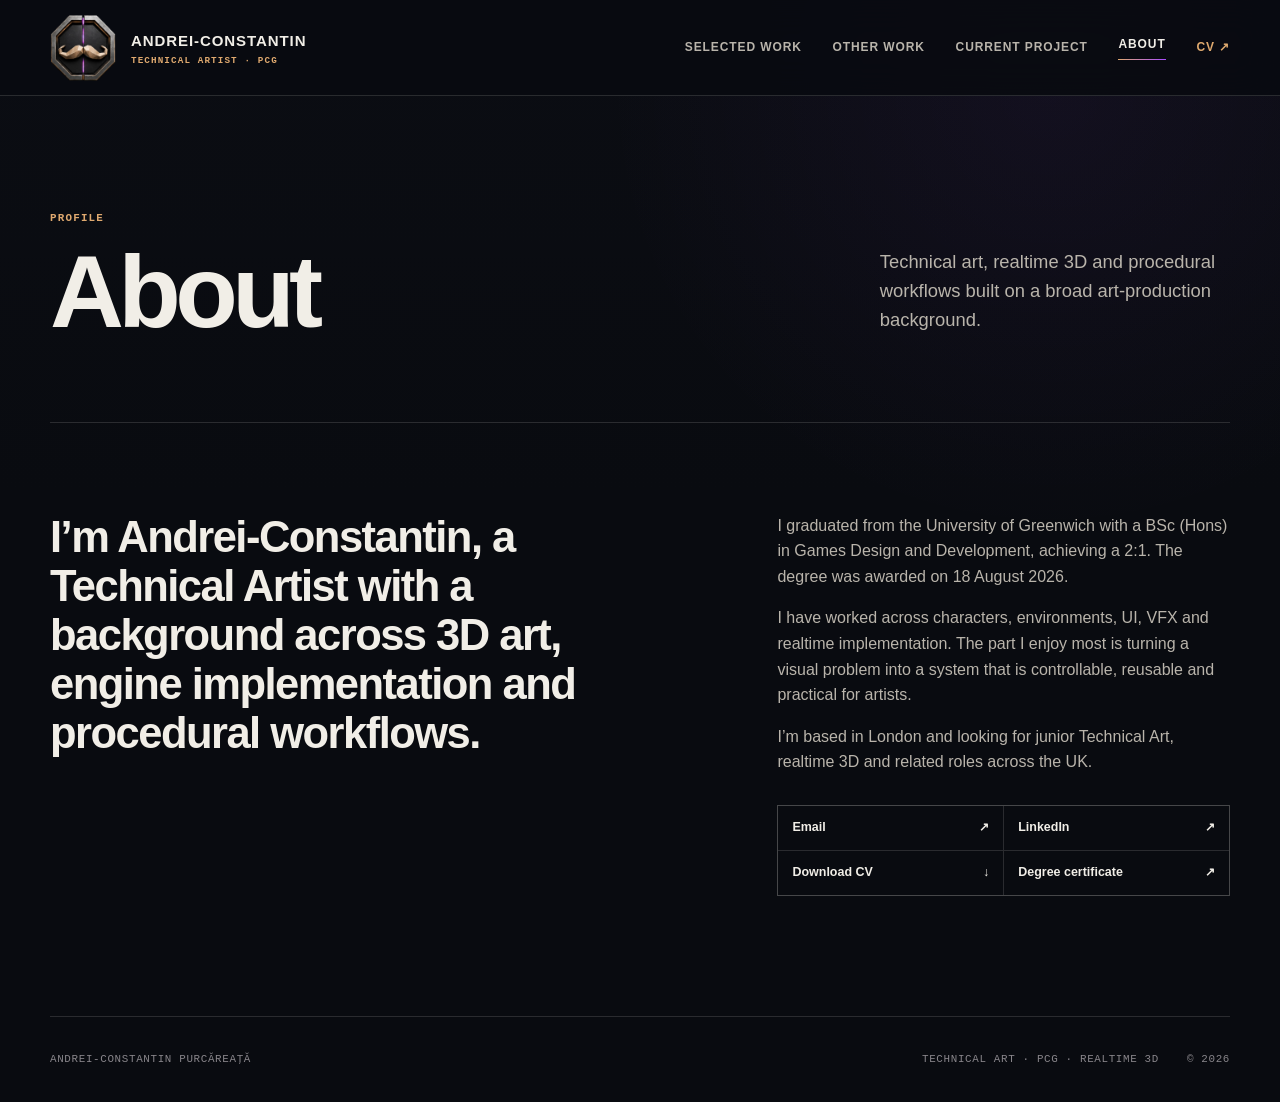
==== about/index.html @ c3da3ec8 "some more polish, cv update and degree" ====
<!doctype html>
<html lang="en">
  <head>
    <meta charset="utf-8" />
    <meta name="viewport" content="width=device-width, initial-scale=1" />
    <meta name="theme-color" content="#090b10" />
    <meta name="description" content="About technical artist Andrei-Constantin Purcăreață." />
    <title>About — Andrei-Constantin Purcăreață</title>
    <link rel="stylesheet" href="../styles.css?v=10" />
    <script src="../site.js?v=10" defer></script>
  </head>
  <body>
    <a class="skip-link" href="#about">Skip to profile</a>

    <header class="site-header">
      <a class="brand" href="../" aria-label="Return to Andrei-Constantin Purcăreață portfolio">
        <span class="brand-mark" aria-hidden="true"><img src="../assets/brand/logo-transparent.webp" alt="" /></span>
        <span class="brand-copy">
          <span class="brand-name">Andrei-Constantin</span>
          <span class="brand-role">Technical Artist · PCG</span>
        </span>
      </a>

      <button class="menu-toggle" type="button" aria-expanded="false" aria-controls="site-nav">
        <span>Menu</span>
      </button>

      <nav class="site-nav" id="site-nav" aria-label="Primary navigation">
        <a href="../#selected-work">Selected work</a>
        <a href="../other-work/">Other work</a>
        <a href="../devlogs/">Current project</a>
        <a href="./" aria-current="page">About</a>
        <a class="nav-cv" href="../assets/files/Andrei-Purcareata-CV.pdf">CV <span aria-hidden="true">↗</span></a>
      </nav>
    </header>

    <main id="about" class="inner-page">
      <section class="page-intro shell" aria-labelledby="about-title">
        <p class="technical-label">Profile</p>
        <div class="page-intro-grid">
          <h1 id="about-title">About</h1>
          <p>Technical art, realtime 3D and procedural workflows built on a broad art-production background.</p>
        </div>
      </section>

      <section class="section shell about page-about" aria-label="About Andrei-Constantin">
        <div class="about-grid">
          <p class="about-lead">I’m Andrei-Constantin, a Technical Artist with a background across 3D art, engine implementation and procedural workflows.</p>
          <div class="about-copy">
            <p>I graduated from the University of Greenwich with a BSc (Hons) in Games Design and Development, achieving a 2:1. The degree was awarded on 18 August 2026.</p>
            <p>I have worked across characters, environments, UI, VFX and realtime implementation. The part I enjoy most is turning a visual problem into a system that is controllable, reusable and practical for artists.</p>
            <p>I’m based in London and looking for junior Technical Art, realtime 3D and related roles across the UK.</p>
            <div class="about-links">
              <a href="mailto:andreipurcareata@gmail.com">Email <span aria-hidden="true">↗</span></a>
              <a href="https://www.linkedin.com/in/andreicns">LinkedIn <span aria-hidden="true">↗</span></a>
              <a href="../assets/files/Andrei-Purcareata-CV.pdf">Download CV <span aria-hidden="true">↓</span></a>
              <a href="../assets/files/Andrei-Purcareata-Degree-Certificate.pdf" target="_blank" rel="noopener">Degree certificate <span aria-hidden="true">↗</span></a>
            </div>
          </div>
        </div>
      </section>
    </main>

    <footer class="site-footer shell">
      <span>Andrei-Constantin Purcăreață</span>
      <span>Technical Art · PCG · Realtime 3D</span>
      <span>© 2026</span>
    </footer>
  </body>
</html>
---- styles.css ----
:root {
  --ink: #090b10;
  --ink-raised: #0f1219;
  --ink-soft: #151923;
  --paper: #f1eee7;
  --paper-soft: #b9b4ab;
  --muted: #88858a;
  --line: rgba(241, 238, 231, 0.14);
  --line-strong: rgba(241, 238, 231, 0.28);
  --copper: #c28a56;
  --copper-bright: #dfa96f;
  --violet: #a84cff;
  --violet-glow: rgba(168, 76, 255, 0.28);
  --shell: min(1180px, calc(100vw - 40px));
  --display: "Bahnschrift", "Arial Narrow", "Segoe UI", sans-serif;
  --body: Inter, "Segoe UI", Arial, sans-serif;
}

* {
  box-sizing: border-box;
}

html {
  scroll-behavior: smooth;
  scroll-padding-top: 108px;
  background: var(--ink);
}

body {
  margin: 0;
  background:
    radial-gradient(circle at 82% 8%, rgba(168, 76, 255, 0.055), transparent 28rem),
    linear-gradient(180deg, #0b0d13 0%, var(--ink) 45%);
  color: var(--paper);
  font-family: var(--body);
  font-size: 16px;
  line-height: 1.6;
  text-rendering: optimizeLegibility;
}

body::before {
  position: fixed;
  inset: 0;
  z-index: -1;
  background-image:
    linear-gradient(rgba(255, 255, 255, 0.018) 1px, transparent 1px),
    linear-gradient(90deg, rgba(255, 255, 255, 0.018) 1px, transparent 1px);
  background-size: 52px 52px;
  content: "";
  mask-image: linear-gradient(to bottom, black, transparent 70%);
}

body.dialog-open {
  overflow: hidden;
}

body.lightbox-open {
  overflow: hidden;
}

a {
  color: inherit;
  text-decoration: none;
}

button,
a {
  -webkit-tap-highlight-color: transparent;
}

img {
  display: block;
  max-width: 100%;
}

button {
  color: inherit;
  font: inherit;
}

::selection {
  background: var(--violet);
  color: white;
}

:focus-visible {
  outline: 2px solid var(--violet);
  outline-offset: 4px;
}

.shell {
  width: var(--shell);
  margin-inline: auto;
}

.skip-link {
  position: fixed;
  top: 10px;
  left: 10px;
  z-index: 200;
  padding: 10px 14px;
  background: var(--paper);
  color: var(--ink);
  transform: translateY(-150%);
}

.skip-link:focus {
  transform: translateY(0);
}

.site-header {
  position: sticky;
  top: 0;
  z-index: 50;
  min-height: 96px;
  display: flex;
  align-items: center;
  justify-content: space-between;
  gap: 30px;
  padding-inline: max(20px, calc((100vw - 1180px) / 2));
  border-bottom: 1px solid var(--line);
  background: rgba(9, 11, 16, 0.88);
  backdrop-filter: blur(18px);
}

.brand {
  min-width: max-content;
  display: inline-flex;
  align-items: center;
  gap: 15px;
}

.brand-mark {
  position: relative;
  width: 66px;
  height: 66px;
  display: block;
  flex: 0 0 auto;
}

.brand-mark img {
  width: 100%;
  height: 100%;
  object-fit: contain;
}

.brand-copy {
  display: flex;
  flex-direction: column;
  gap: 3px;
}

.brand-name {
  font-family: var(--display);
  font-size: 0.94rem;
  font-weight: 750;
  letter-spacing: 0.06em;
  text-transform: uppercase;
}

.brand-role {
  color: var(--copper-bright);
  font-family: ui-monospace, SFMono-Regular, Consolas, monospace;
  font-size: 0.58rem;
  font-weight: 700;
  letter-spacing: 0.12em;
  line-height: 1;
  text-transform: uppercase;
}

.site-nav {
  display: flex;
  align-items: center;
  gap: clamp(15px, 2.4vw, 31px);
  color: var(--paper-soft);
  font-size: 0.75rem;
  font-weight: 700;
  letter-spacing: 0.075em;
  text-transform: uppercase;
}

.site-nav a {
  transition: color 160ms ease;
}

.site-nav a:hover {
  color: var(--paper);
}

.site-nav a[aria-current="page"] {
  color: var(--paper);
}

.site-nav a[aria-current="page"]::after {
  display: block;
  width: 100%;
  height: 1px;
  margin-top: 4px;
  background: linear-gradient(90deg, var(--copper-bright), var(--violet));
  content: "";
}

.site-nav .nav-cv {
  color: var(--copper-bright);
}

.menu-toggle {
  display: none;
  border: 0;
  background: transparent;
  font-size: 0.76rem;
  font-weight: 750;
  letter-spacing: 0.08em;
  text-transform: uppercase;
}

.intro {
  position: relative;
  min-height: 500px;
  display: flex;
  align-items: center;
  overflow: hidden;
  padding-block: 82px 66px;
  isolation: isolate;
}

.intro-copy {
  position: relative;
  z-index: 2;
  max-width: 920px;
}

.intro::after {
  position: absolute;
  z-index: 1;
  inset: 0 auto 0 0;
  width: 66%;
  background: linear-gradient(90deg, var(--ink) 0%, rgba(9, 11, 16, 0.88) 35%, rgba(9, 11, 16, 0.56) 68%, transparent 100%);
  content: "";
  pointer-events: none;
}

.technical-label {
  margin: 0;
  color: var(--copper-bright);
  font-family: ui-monospace, SFMono-Regular, Consolas, monospace;
  font-size: 0.68rem;
  font-weight: 700;
  letter-spacing: 0.11em;
  line-height: 1.4;
  text-transform: uppercase;
}

.intro .technical-label {
  display: flex;
  gap: 28px;
  margin-bottom: 20px;
  color: var(--muted);
}

h1,
h2,
h3,
p {
  margin-top: 0;
}

h1,
h2,
h3 {
  font-family: var(--display);
  line-height: 1.02;
}

.intro h1 {
  max-width: 950px;
  margin-bottom: 25px;
  font-size: clamp(2.65rem, 6.3vw, 6.15rem);
  font-weight: 720;
  letter-spacing: -0.052em;
}

.intro h1 em {
  color: var(--copper-bright);
  font-style: normal;
  font-weight: inherit;
}

.intro-summary {
  max-width: 650px;
  margin-bottom: 0;
  color: var(--paper-soft);
  font-size: clamp(1rem, 1.55vw, 1.2rem);
}

.intro-signal {
  position: absolute;
  z-index: 0;
  top: 50%;
  right: -34px;
  width: 740px;
  height: 460px;
  opacity: 0.78;
  transform: translateY(-50%);
  pointer-events: none;
  -webkit-mask-image: radial-gradient(ellipse 84% 78% at 68% 50%, #000 28%, rgba(0, 0, 0, 0.9) 56%, transparent 100%);
  mask-image: radial-gradient(ellipse 84% 78% at 68% 50%, #000 28%, rgba(0, 0, 0, 0.9) 56%, transparent 100%);
}

.inner-page {
  min-height: calc(100dvh - 172px);
}

.page-intro {
  padding-block: clamp(70px, 9vw, 125px) clamp(46px, 6vw, 78px);
  border-bottom: 1px solid var(--line);
}

.page-intro-grid {
  display: grid;
  grid-template-columns: minmax(0, 1.35fr) minmax(280px, 0.65fr);
  gap: clamp(38px, 8vw, 120px);
  align-items: end;
  margin-top: 14px;
}

.page-intro h1 {
  margin: 0;
  font-size: clamp(3.7rem, 8vw, 8.2rem);
  letter-spacing: -0.055em;
}

.page-intro-grid > p {
  max-width: 520px;
  margin: 0 0 10px;
  color: var(--paper-soft);
  font-size: clamp(1rem, 1.5vw, 1.15rem);
}

.page-work-list {
  padding-top: 58px;
}

.page-about {
  padding-top: clamp(54px, 7vw, 90px);
}

.page-about .about-grid {
  padding-left: 0;
}

.shader-graph {
  overflow: hidden;
  background:
    linear-gradient(rgba(255, 255, 255, 0.025) 1px, transparent 1px),
    linear-gradient(90deg, rgba(255, 255, 255, 0.025) 1px, transparent 1px),
    rgba(8, 10, 15, 0.18);
  background-size: 24px 24px;
}

.shader-links {
  position: absolute;
  inset: 0;
  width: 100%;
  height: 100%;
  overflow: visible;
  pointer-events: none;
}

.shader-link {
  fill: none;
  stroke-width: 2;
  vector-effect: non-scaling-stroke;
}

.shader-link-copper {
  stroke: rgba(223, 169, 111, 0.78);
}

.shader-link-violet {
  stroke: rgba(168, 76, 255, 0.7);
}

.shader-node {
  position: absolute;
  z-index: 1;
  width: 190px;
  overflow: visible;
  border: 1px solid rgba(241, 238, 231, 0.18);
  border-radius: 5px;
  background: rgba(20, 24, 32, 0.88);
  box-shadow: 0 12px 32px rgba(0, 0, 0, 0.34);
  color: var(--paper-soft);
  font-family: ui-monospace, SFMono-Regular, Consolas, monospace;
  font-size: 0.62rem;
  line-height: 1;
}

.shader-node-noise {
  top: 4px;
  left: 150px;
}

.shader-node-range {
  bottom: 4px;
  left: 230px;
}

.shader-node-output {
  top: 185px;
  right: 20px;
  width: 180px;
}

.shader-node-title {
  display: block;
  padding: 9px 11px;
  border-bottom: 1px solid rgba(241, 238, 231, 0.12);
  border-radius: 3px 3px 0 0;
  background: rgba(194, 138, 86, 0.2);
  color: var(--paper);
  font-weight: 800;
  letter-spacing: 0.025em;
}

.shader-node-title-output {
  background: rgba(168, 76, 255, 0.18);
}

.shader-node-row {
  position: relative;
  min-height: 30px;
  display: flex;
  align-items: center;
  justify-content: space-between;
  gap: 8px;
  padding: 7px 11px;
  border-bottom: 1px solid rgba(241, 238, 231, 0.055);
}

.shader-node-row:last-child {
  border-bottom: 0;
}

.shader-node-row b {
  color: var(--muted);
  font-weight: 600;
}

.shader-socket {
  position: absolute;
  top: 50%;
  width: 10px;
  height: 10px;
  border: 1.5px solid #8f929a;
  border-radius: 50%;
  background: var(--ink-raised);
  transform: translateY(-50%);
}

.socket-input {
  left: -6px;
}

.socket-output {
  right: -6px;
}

.socket-copper {
  border-color: var(--copper-bright);
  box-shadow: 0 0 8px rgba(223, 169, 111, 0.25);
}

.socket-violet {
  border-color: var(--violet);
  box-shadow: 0 0 8px var(--violet-glow);
}

.socket-grey {
  border-color: #a8abb2;
}

.section {
  padding-block: 90px;
}

.section-header {
  display: grid;
  grid-template-columns: 55px minmax(0, 1fr) minmax(280px, 0.65fr);
  gap: 24px;
  align-items: end;
  margin-bottom: 38px;
  padding-top: 20px;
  border-top: 1px solid var(--line);
}

.section-index {
  margin-bottom: 6px;
  color: var(--violet);
  font-family: ui-monospace, monospace;
  font-size: 0.75rem;
}

.section-header h2 {
  margin: 4px 0 0;
  font-size: clamp(2.3rem, 4.8vw, 5rem);
  letter-spacing: -0.045em;
}

.section-note {
  margin-bottom: 7px;
  color: var(--paper-soft);
  font-size: 0.93rem;
}

.selected-grid {
  display: grid;
  grid-template-columns: repeat(2, minmax(0, 1fr));
  gap: 18px;
}

.selected-card {
  position: relative;
  min-height: 330px;
  padding: 0;
  overflow: hidden;
  border: 1px solid var(--line);
  background: var(--ink-raised);
  cursor: pointer;
  text-align: left;
  isolation: isolate;
  clip-path: polygon(0 0, calc(100% - 18px) 0, 100% 18px, 100% 100%, 0 100%);
  transform: translateZ(0);
  transition:
    border-color 260ms ease,
    transform 420ms cubic-bezier(0.2, 0.75, 0.2, 1),
    box-shadow 420ms ease;
}

.selected-card::after {
  position: absolute;
  right: 0;
  bottom: 0;
  left: 0;
  z-index: 3;
  height: 2px;
  background: linear-gradient(90deg, transparent, var(--copper-bright), var(--violet), transparent);
  content: "";
  opacity: 0;
  transform: translateX(-35%);
  transition: opacity 260ms ease, transform 560ms cubic-bezier(0.2, 0.75, 0.2, 1);
}

.selected-card-featured {
  grid-column: 1 / -1;
  min-height: 560px;
}

.card-media,
.card-shade {
  position: absolute;
  inset: 0;
}

.card-media img,
.other-gallery img,
.zoomable-image img {
  width: 100%;
  height: 100%;
  object-fit: cover;
}

.card-media img {
  transition: transform 700ms cubic-bezier(0.16, 0.75, 0.22, 1), filter 420ms ease;
}

.card-shade {
  background: linear-gradient(180deg, rgba(7, 9, 13, 0.02) 28%, rgba(7, 9, 13, 0.94) 100%);
  transition: background 420ms ease;
}

.card-number {
  position: absolute;
  top: 18px;
  left: 18px;
  z-index: 2;
  padding: 5px 8px;
  border: 1px solid rgba(255, 255, 255, 0.2);
  background: rgba(7, 9, 13, 0.55);
  color: var(--paper);
  font-family: ui-monospace, monospace;
  font-size: 0.68rem;
  backdrop-filter: blur(8px);
}

.card-copy {
  position: absolute;
  right: 24px;
  bottom: 24px;
  left: 24px;
  z-index: 2;
  display: flex;
  flex-direction: column;
  align-items: flex-start;
  transition: transform 420ms cubic-bezier(0.2, 0.75, 0.2, 1);
}

.card-copy strong {
  margin-top: 8px;
  font-family: var(--display);
  font-size: clamp(1.65rem, 3.2vw, 3.5rem);
  line-height: 1;
  letter-spacing: -0.035em;
}

.selected-card-featured .card-copy strong {
  font-size: clamp(2.5rem, 5vw, 5.5rem);
}

.card-role {
  margin-top: 10px;
  color: var(--paper-soft);
  font-size: 0.84rem;
}

.card-open {
  position: absolute;
  right: 22px;
  top: 20px;
  z-index: 2;
  color: var(--paper);
  font-family: ui-monospace, monospace;
  font-size: 0.68rem;
  letter-spacing: 0.06em;
  opacity: 0;
  transform: translateY(-6px);
  transition: opacity 300ms ease, transform 420ms cubic-bezier(0.2, 0.75, 0.2, 1);
  text-transform: uppercase;
}

.selected-card:hover,
.selected-card:focus-visible {
  border-color: rgba(194, 138, 86, 0.72);
  box-shadow: 0 22px 60px rgba(0, 0, 0, 0.28);
  transform: translateY(-5px);
}

.selected-card:hover .card-media img,
.selected-card:focus-visible .card-media img {
  filter: saturate(1.08) contrast(1.03);
  transform: scale(1.045);
}

.selected-card:hover .card-shade,
.selected-card:focus-visible .card-shade {
  background: linear-gradient(180deg, rgba(7, 9, 13, 0.02) 18%, rgba(7, 9, 13, 0.96) 100%);
}

.selected-card:hover .card-copy,
.selected-card:focus-visible .card-copy {
  transform: translateY(-6px);
}

.selected-card:hover .card-open,
.selected-card:focus-visible .card-open {
  opacity: 1;
  transform: translateY(0);
}

.selected-card:hover::after,
.selected-card:focus-visible::after {
  opacity: 0.9;
  transform: translateX(0);
}

.pending-media {
  position: absolute;
  inset: 0;
  display: grid;
  place-items: center;
  overflow: hidden;
  background:
    radial-gradient(circle at 50% 50%, rgba(168, 76, 255, 0.16), transparent 27%),
    linear-gradient(135deg, #11151d, #090b10 60%);
}

.pending-media::before,
.pending-media::after {
  position: absolute;
  width: 70%;
  height: 1px;
  background: linear-gradient(90deg, transparent, rgba(194, 138, 86, 0.58), transparent);
  content: "";
}

.pending-media::before {
  transform: rotate(22deg);
}

.pending-media::after {
  transform: rotate(-22deg);
}

.pending-orbit {
  width: 125px;
  height: 125px;
  border: 1px solid rgba(168, 76, 255, 0.42);
  border-radius: 50%;
  box-shadow: 0 0 60px rgba(168, 76, 255, 0.08) inset;
}

.pending-media .technical-label {
  position: absolute;
  bottom: 42%;
  max-width: 230px;
  padding: 7px 10px;
  background: rgba(9, 11, 16, 0.72);
  color: var(--paper-soft);
  text-align: center;
}

.devlog-callout-wrap {
  padding-block: 24px 70px;
}

.devlog-callout {
  position: relative;
  min-height: 205px;
  display: grid;
  grid-template-columns: 1fr 1.25fr;
  align-items: stretch;
  overflow: hidden;
  border: 1px solid rgba(194, 138, 86, 0.45);
  background: var(--ink-raised);
  clip-path: polygon(0 0, calc(100% - 24px) 0, 100% 24px, 100% 100%, 0 100%);
  transition: border-color 180ms ease, transform 180ms ease;
}

.devlog-callout:hover {
  border-color: var(--violet);
  transform: translateY(-3px);
}

.devlog-visual {
  position: relative;
  overflow: hidden;
  background:
    radial-gradient(circle at 35% 40%, rgba(168, 76, 255, 0.13), transparent 25%),
    linear-gradient(150deg, #151b20, #0b0d13);
}

.terrain-line {
  position: absolute;
  right: -8%;
  left: -8%;
  height: 80px;
  border-top: 1px solid rgba(194, 138, 86, 0.72);
  border-radius: 50%;
  transform: rotate(-7deg);
}

.terrain-line-a {
  top: 42%;
}

.terrain-line-b {
  top: 56%;
  border-color: rgba(194, 138, 86, 0.4);
}

.terrain-line-c {
  top: 69%;
  border-color: rgba(168, 76, 255, 0.45);
}

.devlog-copy {
  display: flex;
  flex-direction: column;
  justify-content: center;
  align-items: flex-start;
  padding: 34px clamp(28px, 5vw, 68px);
}

.devlog-copy strong {
  margin: 10px 0 17px;
  font-family: var(--display);
  font-size: clamp(1.8rem, 3.4vw, 3.4rem);
  line-height: 1;
  letter-spacing: -0.035em;
}

.devlog-copy > span:last-child {
  color: var(--paper-soft);
  font-size: 0.84rem;
}

.devlog-copy b {
  color: var(--violet);
}

.section-header-compact {
  margin-bottom: 32px;
}

.other-grid {
  display: grid;
  grid-template-columns: 1fr;
  gap: 28px;
}

.other-card {
  display: grid;
  grid-template-columns: minmax(0, 1.55fr) minmax(300px, 0.45fr);
  min-height: 410px;
  border-top: 1px solid var(--line-strong);
  border-bottom: 1px solid var(--line);
  background: rgba(15, 18, 25, 0.52);
}

.other-gallery {
  min-height: 410px;
  display: grid;
  grid-template-columns: minmax(0, 1.35fr) minmax(140px, 0.65fr);
  grid-template-rows: repeat(2, minmax(0, 1fr));
  gap: 2px;
  overflow: hidden;
  background: var(--ink);
}

.other-gallery .zoomable-image:first-child {
  grid-row: 1 / -1;
}

.other-copy {
  display: flex;
  flex-direction: column;
  justify-content: center;
  padding: clamp(30px, 4vw, 58px);
}

.other-copy h3 {
  margin: 13px 0 20px;
  font-size: clamp(2rem, 3.4vw, 3.5rem);
  letter-spacing: -0.02em;
}

.other-copy > p:last-child {
  margin-bottom: 0;
  color: var(--paper-soft);
  font-size: 1rem;
}

.zoomable-image {
  position: relative;
  min-width: 0;
  min-height: 0;
  display: block;
  padding: 0;
  overflow: hidden;
  border: 0;
  background: var(--ink-soft);
  cursor: zoom-in;
}

.zoomable-image img {
  transition: filter 280ms ease, transform 480ms cubic-bezier(0.18, 0.8, 0.2, 1);
}

.zoomable-image:hover img,
.zoomable-image:focus-visible img {
  filter: brightness(1.06) saturate(1.04);
  transform: scale(1.018);
}

.zoom-hint {
  position: absolute;
  right: 12px;
  bottom: 12px;
  padding: 6px 8px;
  border: 1px solid rgba(255, 255, 255, 0.2);
  background: rgba(7, 9, 13, 0.72);
  color: var(--paper);
  font-family: ui-monospace, monospace;
  font-size: 0.62rem;
  font-weight: 700;
  letter-spacing: 0.07em;
  display: inline-flex;
  align-items: center;
  gap: 6px;
  opacity: 0.84;
  transform: translateY(0);
  transition: opacity 220ms ease, transform 280ms ease, border-color 220ms ease;
  text-transform: uppercase;
  backdrop-filter: blur(8px);
}

.zoom-hint svg {
  width: 17px;
  height: 17px;
  fill: none;
  stroke: currentColor;
  stroke-linecap: round;
  stroke-linejoin: round;
  stroke-width: 1.7;
}

.zoomable-image:hover .zoom-hint,
.zoomable-image:focus-visible .zoom-hint {
  opacity: 1;
  border-color: var(--copper-bright);
  transform: scale(1.04);
}

.about {
  padding-bottom: 120px;
}

.about-grid {
  display: grid;
  grid-template-columns: minmax(0, 1.15fr) minmax(300px, 0.85fr);
  gap: clamp(50px, 9vw, 130px);
  padding-left: 79px;
}

.about-lead {
  margin-bottom: 0;
  font-family: var(--display);
  font-size: clamp(1.9rem, 3.4vw, 3.5rem);
  font-weight: 680;
  letter-spacing: -0.035em;
  line-height: 1.13;
}

.about-copy {
  color: var(--paper-soft);
}

.about-links {
  display: grid;
  grid-template-columns: repeat(2, minmax(0, 1fr));
  gap: 1px;
  margin-top: 30px;
  background: var(--line);
  border: 1px solid var(--line);
}

.about-links a {
  display: flex;
  justify-content: space-between;
  gap: 12px;
  padding: 12px 14px;
  background: var(--ink);
  color: var(--paper);
  font-size: 0.78rem;
  font-weight: 700;
}

.about-links a:hover {
  color: var(--violet);
}

.site-footer {
  min-height: 86px;
  display: grid;
  grid-template-columns: 1fr auto auto;
  align-items: center;
  gap: 28px;
  border-top: 1px solid var(--line);
  color: var(--muted);
  font-family: ui-monospace, monospace;
  font-size: 0.68rem;
  letter-spacing: 0.06em;
  text-transform: uppercase;
}

.project-dialog {
  width: 100vw;
  max-width: none;
  height: 100dvh;
  max-height: none;
  margin: 0;
  padding: 0;
  border: 0;
  background: rgba(9, 11, 16, 0.78);
  color: var(--paper);
  -webkit-backdrop-filter: blur(14px) saturate(0.82);
  backdrop-filter: blur(14px) saturate(0.82);
  opacity: 0;
  transform: translateY(22px) scale(0.992);
  transition:
    opacity 280ms ease,
    transform 420ms cubic-bezier(0.18, 0.8, 0.2, 1);
}

.project-dialog::backdrop {
  background: rgba(3, 4, 6, 0.28);
  -webkit-backdrop-filter: blur(2px);
  backdrop-filter: blur(2px);
  opacity: 0;
  transition: opacity 320ms ease;
}

.project-dialog.is-visible {
  opacity: 1;
  transform: translateY(0) scale(1);
}

.project-dialog.is-visible::backdrop {
  opacity: 1;
}

.dialog-scroll {
  height: 100%;
  overflow-y: auto;
  background: linear-gradient(180deg, rgba(9, 11, 16, 0.08), rgba(9, 11, 16, 0.58));
}

.dialog-close {
  position: fixed;
  top: 17px;
  right: 22px;
  z-index: 5;
  display: inline-flex;
  align-items: center;
  gap: 9px;
  padding: 8px 11px;
  border: 1px solid var(--line-strong);
  background: rgba(9, 11, 16, 0.8);
  color: var(--paper);
  font-size: 0.72rem;
  font-weight: 700;
  letter-spacing: 0.08em;
  text-transform: uppercase;
  backdrop-filter: blur(12px);
  cursor: pointer;
}

.dialog-close span {
  color: var(--violet);
  font-size: 1.3rem;
  line-height: 1;
}

.dialog-hero {
  position: relative;
  min-height: min(70vh, 720px);
  background: var(--ink-soft);
  opacity: 0.82;
  transform: scale(1.018);
  transition: opacity 360ms ease, transform 480ms cubic-bezier(0.18, 0.8, 0.2, 1);
}

.dialog-hero > .zoomable-image {
  position: absolute;
  inset: 0;
  width: 100%;
  height: 100%;
}

.project-dialog.is-visible .dialog-hero {
  opacity: 1;
  transform: scale(1);
}

.dialog-hero::after {
  position: absolute;
  inset: auto 0 0;
  height: 45%;
  background: linear-gradient(transparent, var(--ink));
  content: "";
  pointer-events: none;
}

.dialog-content {
  padding-block: 60px 110px;
  opacity: 0;
  transform: translateY(18px);
  transition: opacity 360ms ease, transform 480ms cubic-bezier(0.18, 0.8, 0.2, 1);
}

.project-dialog.is-visible .dialog-content {
  opacity: 1;
  transform: translateY(0);
}

.dialog-content h2 {
  max-width: 900px;
  margin: 12px 0 22px;
  font-size: clamp(3rem, 7vw, 7rem);
  letter-spacing: -0.052em;
}

.dialog-summary {
  max-width: 800px;
  color: var(--paper-soft);
  font-size: clamp(1.05rem, 1.7vw, 1.28rem);
}

.dialog-meta {
  display: grid;
  grid-template-columns: repeat(3, minmax(0, 1fr));
  margin-block: 44px;
  border-top: 1px solid var(--line);
  border-bottom: 1px solid var(--line);
}

.dialog-meta div {
  padding: 22px 22px 22px 0;
}

.dialog-meta div + div {
  padding-left: 22px;
  border-left: 1px solid var(--line);
}

.dialog-meta dt {
  margin-bottom: 6px;
  color: var(--muted);
  font-family: ui-monospace, monospace;
  font-size: 0.66rem;
  letter-spacing: 0.08em;
  text-transform: uppercase;
}

.dialog-meta dd {
  margin: 0;
  font-size: 0.88rem;
  font-weight: 650;
}

.dialog-placeholder {
  max-width: 780px;
  padding: 26px;
  border-left: 2px solid var(--copper);
  background: var(--ink-raised);
}

.dialog-placeholder p:last-child {
  margin: 8px 0 0;
  color: var(--paper-soft);
}

.image-lightbox {
  width: 100vw;
  max-width: none;
  height: 100dvh;
  max-height: none;
  margin: 0;
  padding: 0;
  border: 0;
  background: rgba(4, 5, 8, 0.94);
  color: var(--paper);
  opacity: 0;
  transform: scale(0.985);
  transition: opacity 220ms ease, transform 260ms cubic-bezier(0.18, 0.8, 0.2, 1);
}

.image-lightbox::backdrop {
  background: rgba(0, 0, 0, 0.74);
  backdrop-filter: blur(10px);
}

.image-lightbox.is-visible {
  opacity: 1;
  transform: scale(1);
}

.lightbox-figure {
  width: 100%;
  height: 100%;
  display: grid;
  grid-template-rows: minmax(0, 1fr) auto;
  place-items: center;
  gap: 14px;
  margin: 0;
  padding: 72px 24px 24px;
  pointer-events: none;
}

.lightbox-figure img {
  max-width: 100%;
  max-height: 100%;
  object-fit: contain;
}

.lightbox-figure figcaption {
  color: var(--paper-soft);
  font-family: ui-monospace, monospace;
  font-size: 0.7rem;
  letter-spacing: 0.07em;
  text-align: center;
  text-transform: uppercase;
}

.lightbox-close {
  position: fixed;
  top: 17px;
  right: 22px;
  z-index: 2;
  display: inline-flex;
  align-items: center;
  gap: 9px;
  padding: 8px 11px;
  border: 1px solid var(--line-strong);
  background: rgba(9, 11, 16, 0.82);
  color: var(--paper);
  font-size: 0.72rem;
  font-weight: 700;
  letter-spacing: 0.08em;
  text-transform: uppercase;
  cursor: pointer;
}

.lightbox-close span {
  color: var(--violet);
  font-size: 1.3rem;
  line-height: 1;
}

.devlog-empty {
  max-width: 820px;
  margin-left: 79px;
  padding: clamp(28px, 5vw, 58px);
  border: 1px solid var(--line);
  border-left: 2px solid var(--copper);
  background:
    radial-gradient(circle at 86% 20%, rgba(168, 76, 255, 0.1), transparent 18rem),
    var(--ink-raised);
}

.devlog-empty h3 {
  max-width: 680px;
  margin: 14px 0 18px;
  font-size: clamp(1.8rem, 4vw, 3.7rem);
  letter-spacing: -0.035em;
}

.devlog-empty > p:last-child {
  max-width: 650px;
  margin-bottom: 0;
  color: var(--paper-soft);
}

@media (max-width: 1100px) {
  .intro-signal {
    right: -76px;
    opacity: 0.68;
    transform: translateY(-50%) scale(0.84);
    transform-origin: right center;
  }
}

@media (max-width: 860px) {
  .site-header {
    min-height: 82px;
  }

  .brand-mark {
    width: 56px;
    height: 56px;
  }

  .menu-toggle {
    display: block;
  }

  .site-nav {
    position: absolute;
    top: 81px;
    right: 0;
    left: 0;
    display: none;
    flex-direction: column;
    align-items: stretch;
    gap: 0;
    padding: 10px 20px 20px;
    border-bottom: 1px solid var(--line);
    background: rgba(9, 11, 16, 0.98);
  }

  .site-nav-open {
    display: flex;
  }

  .site-nav a {
    padding: 13px 0;
    border-bottom: 1px solid var(--line);
  }

  .site-nav a[aria-current="page"]::after {
    display: none;
  }

  .intro {
    min-height: 350px;
    padding-block: 58px 35px;
  }

  .intro-signal,
  .intro::after {
    display: none;
  }

  .section {
    padding-block: 65px;
  }

  .section-header {
    grid-template-columns: 38px 1fr;
  }

  .section-note {
    grid-column: 2;
  }

  .page-intro-grid {
    grid-template-columns: 1fr;
    gap: 22px;
  }

  .page-intro-grid > p {
    margin-bottom: 0;
  }

  .selected-card,
  .selected-card-featured {
    min-height: 390px;
  }

  .other-grid {
    grid-template-columns: 1fr;
  }

  .other-card {
    grid-template-columns: 1fr;
  }

  .other-gallery {
    min-height: 430px;
  }

  .about-grid {
    grid-template-columns: 1fr;
    gap: 35px;
    padding-left: 62px;
  }

  .devlog-empty {
    margin-left: 62px;
  }
}

@media (max-width: 620px) {
  :root {
    --shell: min(100% - 28px, 1180px);
  }

  .brand-name {
    font-size: 0.76rem;
    letter-spacing: 0.035em;
  }

  .brand-role {
    font-size: 0.52rem;
  }

  .intro {
    min-height: 330px;
  }

  .intro .technical-label {
    justify-content: space-between;
    gap: 10px;
  }

  .intro h1 {
    font-size: clamp(2.65rem, 13vw, 4.2rem);
  }

  .section-header {
    grid-template-columns: 28px 1fr;
    gap: 12px;
  }

  .section-note {
    grid-column: 1 / -1;
    margin-top: 4px;
  }

  .selected-grid {
    grid-template-columns: repeat(2, minmax(0, 1fr));
    gap: 10px;
  }

  .selected-card-featured {
    grid-column: 1 / -1;
  }

  .selected-card {
    min-height: 250px;
  }

  .selected-card-featured {
    min-height: 350px;
  }

  .selected-card:not(.selected-card-featured) .card-copy {
    right: 10px;
    bottom: 14px;
    left: 10px;
  }

  .selected-card:not(.selected-card-featured) .card-copy strong {
    margin-top: 6px;
    font-size: clamp(1.05rem, 4.7vw, 1.45rem);
    line-height: 0.98;
    letter-spacing: -0.045em;
  }

  .selected-card:not(.selected-card-featured) .technical-label {
    font-size: 0.52rem;
    letter-spacing: 0.07em;
  }

  .selected-card:not(.selected-card-featured) .card-role {
    display: none;
  }

  .selected-card:not(.selected-card-featured) .card-number {
    top: 10px;
    left: 10px;
    padding: 4px 6px;
  }

  .selected-card-featured .card-copy strong {
    font-size: clamp(2.2rem, 11vw, 3.4rem);
  }

  .card-open {
    display: none;
  }

  .devlog-callout {
    min-height: 200px;
    grid-template-columns: 1fr;
    grid-template-rows: 1fr;
  }

  .devlog-visual,
  .devlog-copy {
    grid-row: 1;
    grid-column: 1;
  }

  .devlog-visual {
    min-height: 200px;
  }

  .devlog-copy {
    position: relative;
    z-index: 1;
    padding: 24px 22px;
    background: linear-gradient(90deg, rgba(9, 11, 16, 0.92), rgba(9, 11, 16, 0.54));
  }

  .devlog-copy strong {
    margin-block: 8px 12px;
    font-size: clamp(1.65rem, 8vw, 2.2rem);
  }

  .other-gallery {
    min-height: 330px;
    grid-template-columns: minmax(0, 1.3fr) minmax(90px, 0.7fr);
  }

  .zoom-hint {
    padding: 7px;
  }

  .zoom-hint > span {
    display: none;
  }

  .about-grid {
    padding-left: 0;
  }

  .devlog-empty {
    margin-left: 0;
  }

  .about-links {
    grid-template-columns: 1fr;
  }

  .page-intro {
    padding-block: 54px 38px;
  }

  .page-intro h1 {
    font-size: clamp(3.5rem, 18vw, 5.4rem);
  }

  .site-footer {
    grid-template-columns: 1fr;
    gap: 5px;
    padding-block: 25px;
  }

  .dialog-hero {
    min-height: 48vh;
  }

  .dialog-content {
    padding-block: 38px 80px;
  }

  .dialog-content h2 {
    font-size: clamp(2.7rem, 15vw, 4.5rem);
  }

  .dialog-meta {
    grid-template-columns: 1fr;
  }

  .dialog-meta div,
  .dialog-meta div + div {
    padding: 16px 0;
    border-left: 0;
  }

  .dialog-meta div + div {
    border-top: 1px solid var(--line);
  }
}

@media (max-width: 390px) {
  .brand-role {
    display: none;
  }

  .brand-name {
    max-width: 150px;
    line-height: 1.15;
  }
}

@media (prefers-reduced-motion: reduce) {
  html {
    scroll-behavior: auto;
  }

  *,
  *::before,
  *::after {
    scroll-behavior: auto !important;
    transition-duration: 0.01ms !important;
    animation-duration: 0.01ms !important;
    animation-iteration-count: 1 !important;
  }
}
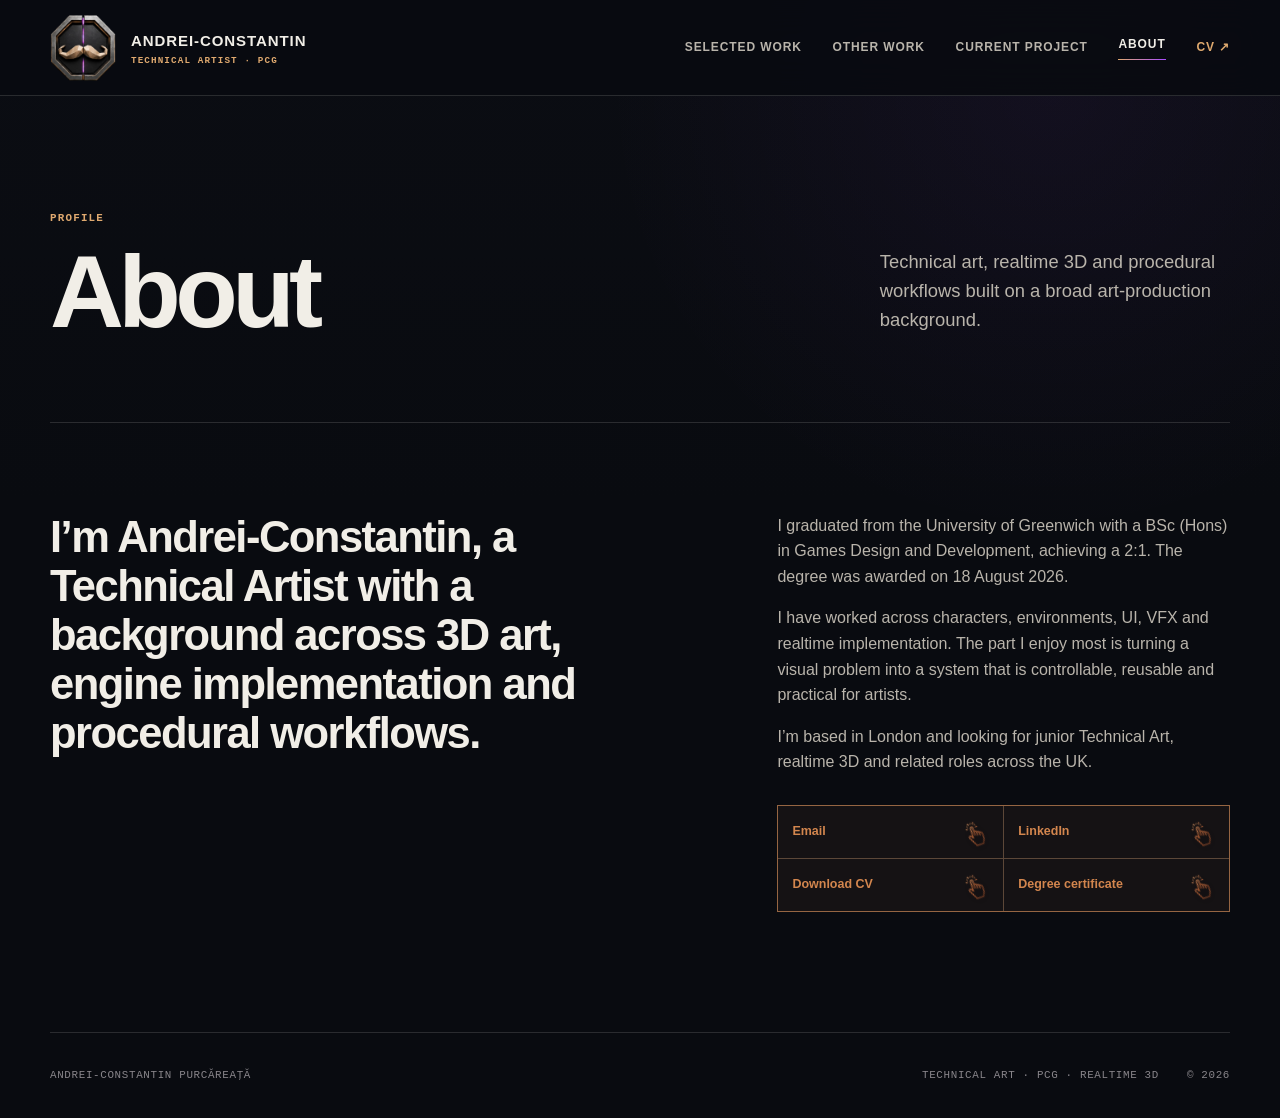
==== commit b9a98c77: "main and about complete" ====
--- a/about/index.html
+++ b/about/index.html
@@ -6,7 +6,7 @@
     <meta name="theme-color" content="#090b10" />
     <meta name="description" content="About technical artist Andrei-Constantin Purcăreață." />
     <title>About — Andrei-Constantin Purcăreață</title>
-    <link rel="stylesheet" href="../styles.css?v=10" />
+    <link rel="stylesheet" href="../styles.css?v=11" />
     <script src="../site.js?v=10" defer></script>
   </head>
   <body>
@@ -51,10 +51,10 @@
             <p>I have worked across characters, environments, UI, VFX and realtime implementation. The part I enjoy most is turning a visual problem into a system that is controllable, reusable and practical for artists.</p>
             <p>I’m based in London and looking for junior Technical Art, realtime 3D and related roles across the UK.</p>
             <div class="about-links">
-              <a href="mailto:andreipurcareata@gmail.com">Email <span aria-hidden="true">↗</span></a>
-              <a href="https://www.linkedin.com/in/andreicns">LinkedIn <span aria-hidden="true">↗</span></a>
-              <a href="../assets/files/Andrei-Purcareata-CV.pdf">Download CV <span aria-hidden="true">↓</span></a>
-              <a href="../assets/files/Andrei-Purcareata-Degree-Certificate.pdf" target="_blank" rel="noopener">Degree certificate <span aria-hidden="true">↗</span></a>
+              <a href="mailto:andreipurcareata@gmail.com">Email <img class="about-link-icon" src="../assets/ui/click-hand-copper.png" alt="" aria-hidden="true" /></a>
+              <a href="https://www.linkedin.com/in/andreicns">LinkedIn <img class="about-link-icon" src="../assets/ui/click-hand-copper.png" alt="" aria-hidden="true" /></a>
+              <a href="../assets/files/Andrei-Purcareata-CV.pdf">Download CV <img class="about-link-icon" src="../assets/ui/click-hand-copper.png" alt="" aria-hidden="true" /></a>
+              <a href="../assets/files/Andrei-Purcareata-Degree-Certificate.pdf" target="_blank" rel="noopener">Degree certificate <img class="about-link-icon" src="../assets/ui/click-hand-copper.png" alt="" aria-hidden="true" /></a>
             </div>
           </div>
         </div>
--- a/styles.css
+++ b/styles.css
@@ -9,6 +9,8 @@
   --line-strong: rgba(241, 238, 231, 0.28);
   --copper: #c28a56;
   --copper-bright: #dfa96f;
+  --action-copper: #d3864e;
+  --action-copper-bright: #e2a16f;
   --violet: #a84cff;
   --violet-glow: rgba(168, 76, 255, 0.28);
   --shell: min(1180px, calc(100vw - 40px));
@@ -877,9 +879,9 @@
   right: 12px;
   bottom: 12px;
   padding: 6px 8px;
-  border: 1px solid rgba(255, 255, 255, 0.2);
-  background: rgba(7, 9, 13, 0.72);
-  color: var(--paper);
+  border: 1px solid color-mix(in srgb, var(--action-copper) 55%, transparent);
+  background: rgba(7, 9, 13, 0.78);
+  color: var(--action-copper);
   font-family: ui-monospace, monospace;
   font-size: 0.62rem;
   font-weight: 700;
@@ -907,7 +909,9 @@
 .zoomable-image:hover .zoom-hint,
 .zoomable-image:focus-visible .zoom-hint {
   opacity: 1;
-  border-color: var(--copper-bright);
+  border-color: var(--action-copper);
+  color: #e2a16f;
+  box-shadow: 0 0 0 1px color-mix(in srgb, var(--action-copper) 12%, transparent), 0 0 14px color-mix(in srgb, var(--action-copper) 14%, transparent);
   transform: scale(1.04);
 }
 
@@ -940,23 +944,46 @@
   grid-template-columns: repeat(2, minmax(0, 1fr));
   gap: 1px;
   margin-top: 30px;
-  background: var(--line);
-  border: 1px solid var(--line);
+  background: color-mix(in srgb, var(--action-copper) 30%, var(--line));
+  border: 1px solid color-mix(in srgb, var(--action-copper) 48%, transparent);
 }
 
 .about-links a {
+  min-height: 52px;
   display: flex;
+  align-items: center;
   justify-content: space-between;
-  gap: 12px;
-  padding: 12px 14px;
-  background: var(--ink);
-  color: var(--paper);
+  gap: 14px;
+  padding: 10px 12px 10px 14px;
+  background: color-mix(in srgb, var(--ink) 94%, var(--action-copper));
+  color: var(--action-copper);
   font-size: 0.78rem;
   font-weight: 700;
-}
-
-.about-links a:hover {
-  color: var(--violet);
+  transition: color 220ms ease, background 220ms ease, box-shadow 220ms ease;
+}
+
+.about-link-icon {
+  width: 29px;
+  height: 29px;
+  flex: 0 0 29px;
+  object-fit: contain;
+  transform: rotate(-28deg);
+  transform-origin: 58% 62%;
+  filter: drop-shadow(0 2px 4px rgba(0, 0, 0, 0.5));
+  transition: transform 240ms cubic-bezier(.2,.75,.2,1), filter 240ms ease;
+}
+
+.about-links a:hover,
+.about-links a:focus-visible {
+  color: var(--action-copper-bright);
+  background: color-mix(in srgb, var(--ink) 88%, var(--action-copper));
+  box-shadow: inset 0 0 0 1px color-mix(in srgb, var(--action-copper) 42%, transparent), 0 0 16px color-mix(in srgb, var(--action-copper) 10%, transparent);
+}
+
+.about-links a:hover .about-link-icon,
+.about-links a:focus-visible .about-link-icon {
+  transform: translate(-2px, -1px) scale(1.08) rotate(-23deg);
+  filter: drop-shadow(0 0 7px rgba(211, 134, 78, 0.38)) drop-shadow(0 2px 4px rgba(0, 0, 0, 0.45));
 }
 
 .site-footer {
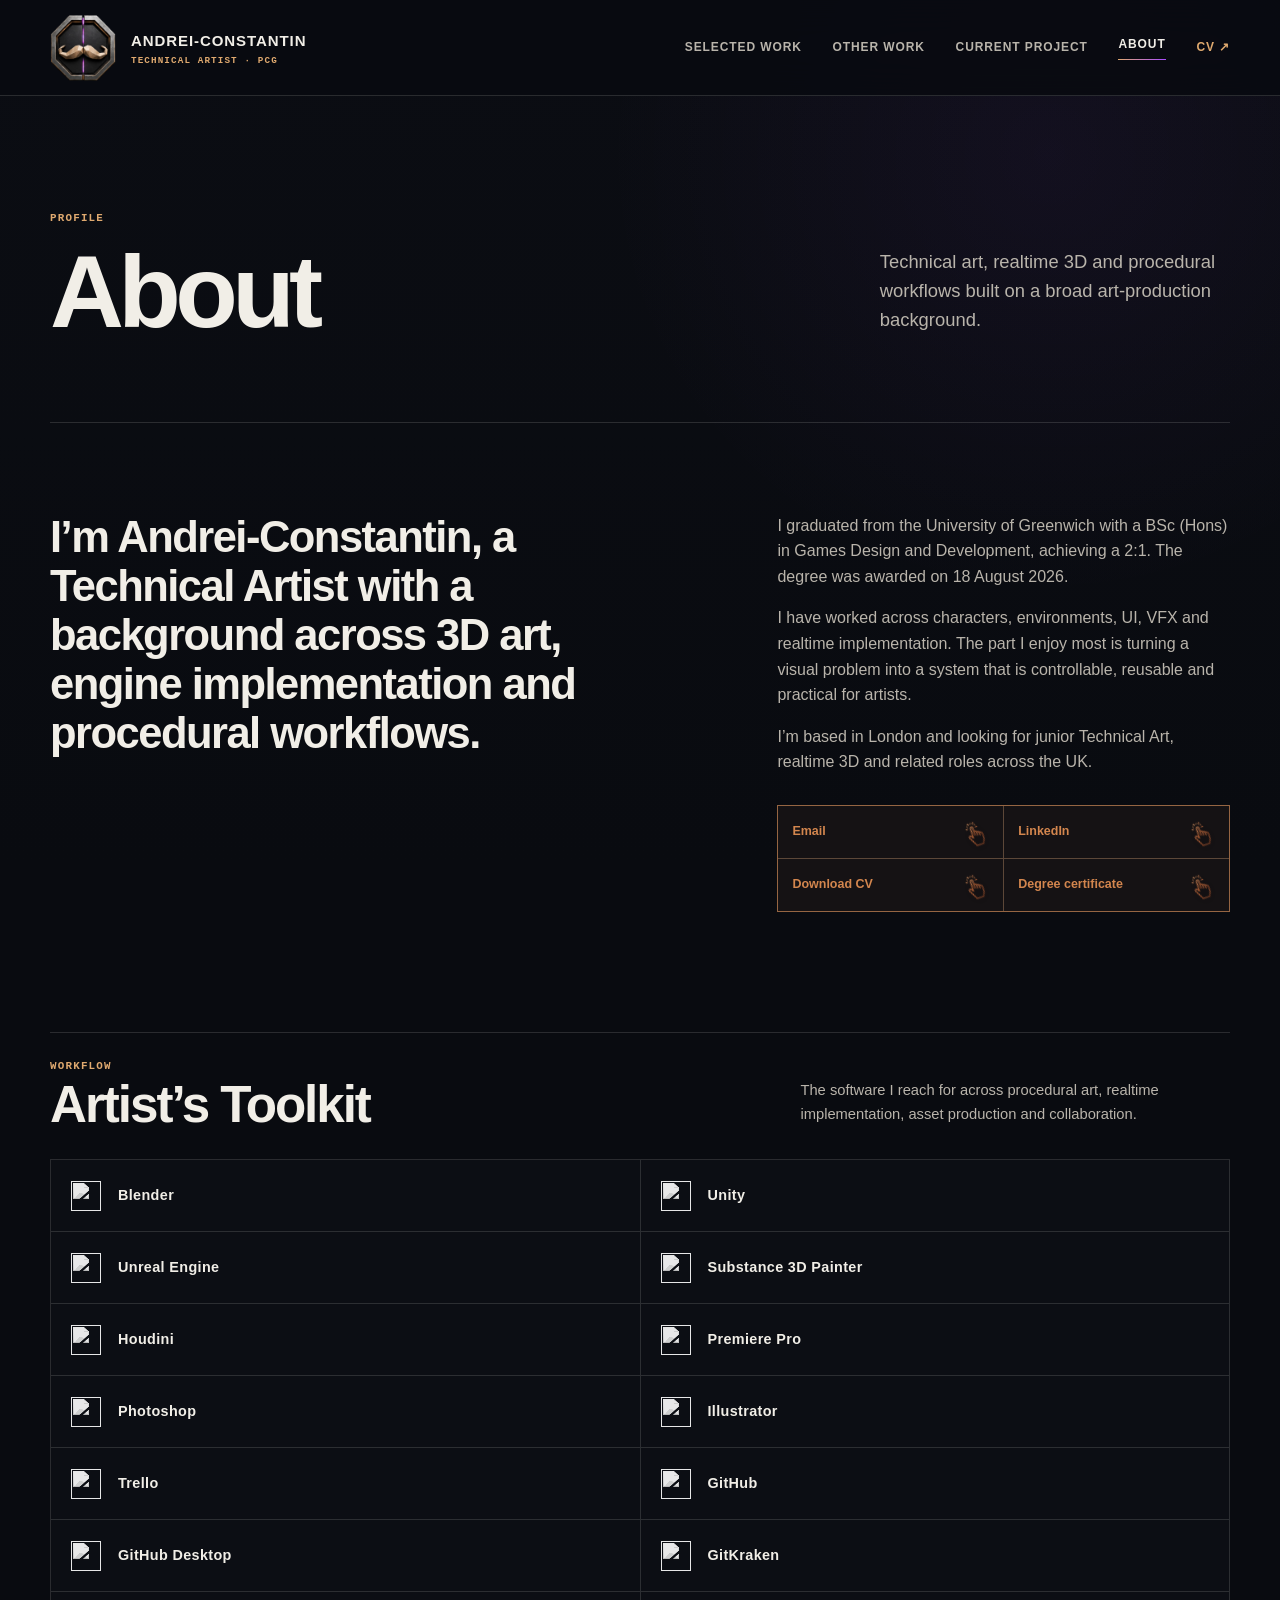
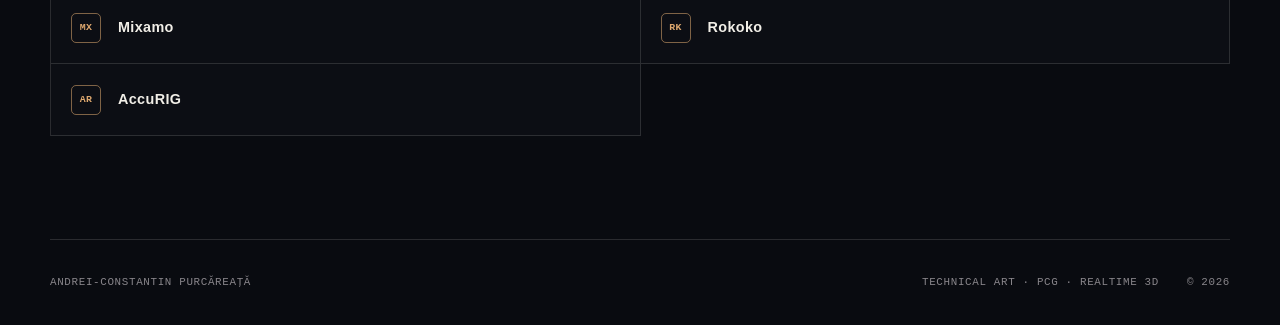
==== commit 39ecc558: "Add artist toolkit to About page" ====
--- a/about/index.html
+++ b/about/index.html
@@ -7,64 +7,54 @@
     <meta name="description" content="About technical artist Andrei-Constantin Purcăreață." />
     <title>About — Andrei-Constantin Purcăreață</title>
     <link rel="stylesheet" href="../styles.css?v=11" />
-    <script src="../site.js?v=10" defer></script>
+    <style>
+      @media(max-width:860px){body::before{position:absolute}.site-header{-webkit-backdrop-filter:none;backdrop-filter:none;background:#090b10}.about-link-icon{filter:none}}
+      .artist-toolkit{padding-top:0;padding-bottom:clamp(70px,8vw,110px)}
+      .toolkit-heading{display:grid;grid-template-columns:minmax(0,1fr) minmax(260px,.65fr);gap:clamp(28px,7vw,100px);align-items:end;padding-top:26px;margin-bottom:28px;border-top:1px solid var(--line)}
+      .toolkit-heading h2{margin:5px 0 0;font-size:clamp(2rem,4vw,3.8rem);letter-spacing:-.04em}
+      .toolkit-heading p:last-child{max-width:440px;margin:0 0 5px;color:var(--paper-soft);font-size:.92rem}
+      .toolkit-grid{display:grid;grid-template-columns:repeat(2,minmax(0,1fr));border-top:1px solid var(--line);border-left:1px solid var(--line)}
+      .tool-item{min-height:72px;display:flex;align-items:center;gap:15px;padding:15px 18px;border-right:1px solid var(--line);border-bottom:1px solid var(--line);background:rgba(15,18,25,.48);transition:background 180ms ease,border-color 180ms ease}
+      .tool-item:hover{background:rgba(168,76,255,.045);border-color:rgba(223,169,111,.28)}
+      .tool-logo{width:34px;height:34px;display:grid;place-items:center;flex:0 0 34px}
+      .tool-logo img{width:30px;height:30px;object-fit:contain;filter:grayscale(1) brightness(1.55);opacity:.9}
+      .tool-logo-fallback{width:30px;height:30px;display:grid;place-items:center;border:1px solid rgba(223,169,111,.55);border-radius:5px;color:var(--copper-bright);font-family:ui-monospace,SFMono-Regular,Consolas,monospace;font-size:.62rem;font-weight:800;letter-spacing:.02em}
+      .tool-name{color:var(--paper);font-family:var(--display);font-size:.9rem;font-weight:700;letter-spacing:.025em}
+      @media(max-width:700px){.toolkit-heading{grid-template-columns:1fr}.toolkit-grid{grid-template-columns:1fr}.tool-item{min-height:64px}}
+    </style>
+    <script src="../site.js?v=11" defer></script>
   </head>
   <body>
     <a class="skip-link" href="#about">Skip to profile</a>
-
     <header class="site-header">
-      <a class="brand" href="../" aria-label="Return to Andrei-Constantin Purcăreață portfolio">
-        <span class="brand-mark" aria-hidden="true"><img src="../assets/brand/logo-transparent.webp" alt="" /></span>
-        <span class="brand-copy">
-          <span class="brand-name">Andrei-Constantin</span>
-          <span class="brand-role">Technical Artist · PCG</span>
-        </span>
-      </a>
-
-      <button class="menu-toggle" type="button" aria-expanded="false" aria-controls="site-nav">
-        <span>Menu</span>
-      </button>
-
-      <nav class="site-nav" id="site-nav" aria-label="Primary navigation">
-        <a href="../#selected-work">Selected work</a>
-        <a href="../other-work/">Other work</a>
-        <a href="../devlogs/">Current project</a>
-        <a href="./" aria-current="page">About</a>
-        <a class="nav-cv" href="../assets/files/Andrei-Purcareata-CV.pdf">CV <span aria-hidden="true">↗</span></a>
-      </nav>
+      <a class="brand" href="../" aria-label="Return to Andrei-Constantin Purcăreață portfolio"><span class="brand-mark" aria-hidden="true"><img src="../assets/brand/logo-transparent.webp" alt="" decoding="async" /></span><span class="brand-copy"><span class="brand-name">Andrei-Constantin</span><span class="brand-role">Technical Artist · PCG</span></span></a>
+      <button class="menu-toggle" type="button" aria-expanded="false" aria-controls="site-nav"><span>Menu</span></button>
+      <nav class="site-nav" id="site-nav" aria-label="Primary navigation"><a href="../#selected-work">Selected work</a><a href="../other-work/">Other work</a><a href="../devlogs/">Current project</a><a href="./" aria-current="page">About</a><a class="nav-cv" href="../assets/files/Andrei-Purcareata-CV.pdf?v=20260917">CV <span aria-hidden="true">↗</span></a></nav>
     </header>
-
     <main id="about" class="inner-page">
-      <section class="page-intro shell" aria-labelledby="about-title">
-        <p class="technical-label">Profile</p>
-        <div class="page-intro-grid">
-          <h1 id="about-title">About</h1>
-          <p>Technical art, realtime 3D and procedural workflows built on a broad art-production background.</p>
-        </div>
-      </section>
-
-      <section class="section shell about page-about" aria-label="About Andrei-Constantin">
-        <div class="about-grid">
-          <p class="about-lead">I’m Andrei-Constantin, a Technical Artist with a background across 3D art, engine implementation and procedural workflows.</p>
-          <div class="about-copy">
-            <p>I graduated from the University of Greenwich with a BSc (Hons) in Games Design and Development, achieving a 2:1. The degree was awarded on 18 August 2026.</p>
-            <p>I have worked across characters, environments, UI, VFX and realtime implementation. The part I enjoy most is turning a visual problem into a system that is controllable, reusable and practical for artists.</p>
-            <p>I’m based in London and looking for junior Technical Art, realtime 3D and related roles across the UK.</p>
-            <div class="about-links">
-              <a href="mailto:andreipurcareata@gmail.com">Email <img class="about-link-icon" src="../assets/ui/click-hand-copper.png" alt="" aria-hidden="true" /></a>
-              <a href="https://www.linkedin.com/in/andreicns">LinkedIn <img class="about-link-icon" src="../assets/ui/click-hand-copper.png" alt="" aria-hidden="true" /></a>
-              <a href="../assets/files/Andrei-Purcareata-CV.pdf">Download CV <img class="about-link-icon" src="../assets/ui/click-hand-copper.png" alt="" aria-hidden="true" /></a>
-              <a href="../assets/files/Andrei-Purcareata-Degree-Certificate.pdf" target="_blank" rel="noopener">Degree certificate <img class="about-link-icon" src="../assets/ui/click-hand-copper.png" alt="" aria-hidden="true" /></a>
-            </div>
-          </div>
+      <section class="page-intro shell" aria-labelledby="about-title"><p class="technical-label">Profile</p><div class="page-intro-grid"><h1 id="about-title">About</h1><p>Technical art, realtime 3D and procedural workflows built on a broad art-production background.</p></div></section>
+      <section class="section shell about page-about" aria-label="About Andrei-Constantin"><div class="about-grid"><p class="about-lead">I’m Andrei-Constantin, a Technical Artist with a background across 3D art, engine implementation and procedural workflows.</p><div class="about-copy"><p>I graduated from the University of Greenwich with a BSc (Hons) in Games Design and Development, achieving a 2:1. The degree was awarded on 18 August 2026.</p><p>I have worked across characters, environments, UI, VFX and realtime implementation. The part I enjoy most is turning a visual problem into a system that is controllable, reusable and practical for artists.</p><p>I’m based in London and looking for junior Technical Art, realtime 3D and related roles across the UK.</p><div class="about-links"><a href="mailto:andreipurcareata@gmail.com">Email <img class="about-link-icon" src="../assets/ui/click-hand-copper.png" alt="" aria-hidden="true" loading="lazy" decoding="async" /></a><a href="https://www.linkedin.com/in/andreicns">LinkedIn <img class="about-link-icon" src="../assets/ui/click-hand-copper.png" alt="" aria-hidden="true" loading="lazy" decoding="async" /></a><a href="../assets/files/Andrei-Purcareata-CV.pdf?v=20260917">Download CV <img class="about-link-icon" src="../assets/ui/click-hand-copper.png" alt="" aria-hidden="true" loading="lazy" decoding="async" /></a><a href="../assets/files/Andrei-Purcareata-Degree-Certificate.pdf" target="_blank" rel="noopener">Degree certificate <img class="about-link-icon" src="../assets/ui/click-hand-copper.png" alt="" aria-hidden="true" loading="lazy" decoding="async" /></a></div></div></div></section>
+      <section class="shell artist-toolkit" aria-labelledby="toolkit-title">
+        <div class="toolkit-heading"><div><p class="technical-label">Workflow</p><h2 id="toolkit-title">Artist’s Toolkit</h2></div><p>The software I reach for across procedural art, realtime implementation, asset production and collaboration.</p></div>
+        <div class="toolkit-grid" role="list">
+          <div class="tool-item" role="listitem"><span class="tool-logo"><img src="https://cdn.jsdelivr.net/npm/simple-icons@v13/icons/blender.svg" alt="" /></span><span class="tool-name">Blender</span></div>
+          <div class="tool-item" role="listitem"><span class="tool-logo"><img src="https://cdn.jsdelivr.net/npm/simple-icons@v13/icons/unity.svg" alt="" /></span><span class="tool-name">Unity</span></div>
+          <div class="tool-item" role="listitem"><span class="tool-logo"><img src="https://cdn.jsdelivr.net/npm/simple-icons@v13/icons/unrealengine.svg" alt="" /></span><span class="tool-name">Unreal Engine</span></div>
+          <div class="tool-item" role="listitem"><span class="tool-logo"><img src="https://cdn.jsdelivr.net/npm/simple-icons@v13/icons/adobesubstance3dpainter.svg" alt="" /></span><span class="tool-name">Substance 3D Painter</span></div>
+          <div class="tool-item" role="listitem"><span class="tool-logo"><img src="https://cdn.jsdelivr.net/npm/simple-icons@v13/icons/houdini.svg" alt="" /></span><span class="tool-name">Houdini</span></div>
+          <div class="tool-item" role="listitem"><span class="tool-logo"><img src="https://cdn.jsdelivr.net/npm/simple-icons@v13/icons/adobepremierepro.svg" alt="" /></span><span class="tool-name">Premiere Pro</span></div>
+          <div class="tool-item" role="listitem"><span class="tool-logo"><img src="https://cdn.jsdelivr.net/npm/simple-icons@v13/icons/adobephotoshop.svg" alt="" /></span><span class="tool-name">Photoshop</span></div>
+          <div class="tool-item" role="listitem"><span class="tool-logo"><img src="https://cdn.jsdelivr.net/npm/simple-icons@v13/icons/adobeillustrator.svg" alt="" /></span><span class="tool-name">Illustrator</span></div>
+          <div class="tool-item" role="listitem"><span class="tool-logo"><img src="https://cdn.jsdelivr.net/npm/simple-icons@v13/icons/trello.svg" alt="" /></span><span class="tool-name">Trello</span></div>
+          <div class="tool-item" role="listitem"><span class="tool-logo"><img src="https://cdn.jsdelivr.net/npm/simple-icons@v13/icons/github.svg" alt="" /></span><span class="tool-name">GitHub</span></div>
+          <div class="tool-item" role="listitem"><span class="tool-logo"><img src="https://cdn.jsdelivr.net/npm/simple-icons@v13/icons/github.svg" alt="" /></span><span class="tool-name">GitHub Desktop</span></div>
+          <div class="tool-item" role="listitem"><span class="tool-logo"><img src="https://cdn.jsdelivr.net/npm/simple-icons@v13/icons/gitkraken.svg" alt="" /></span><span class="tool-name">GitKraken</span></div>
+          <div class="tool-item" role="listitem"><span class="tool-logo"><span class="tool-logo-fallback" aria-hidden="true">MX</span></span><span class="tool-name">Mixamo</span></div>
+          <div class="tool-item" role="listitem"><span class="tool-logo"><span class="tool-logo-fallback" aria-hidden="true">RK</span></span><span class="tool-name">Rokoko</span></div>
+          <div class="tool-item" role="listitem"><span class="tool-logo"><span class="tool-logo-fallback" aria-hidden="true">AR</span></span><span class="tool-name">AccuRIG</span></div>
         </div>
       </section>
     </main>
-
-    <footer class="site-footer shell">
-      <span>Andrei-Constantin Purcăreață</span>
-      <span>Technical Art · PCG · Realtime 3D</span>
-      <span>© 2026</span>
-    </footer>
+    <footer class="site-footer shell"><span>Andrei-Constantin Purcăreață</span><span>Technical Art · PCG · Realtime 3D</span><span>© 2026</span></footer>
   </body>
-</html>
+</html>
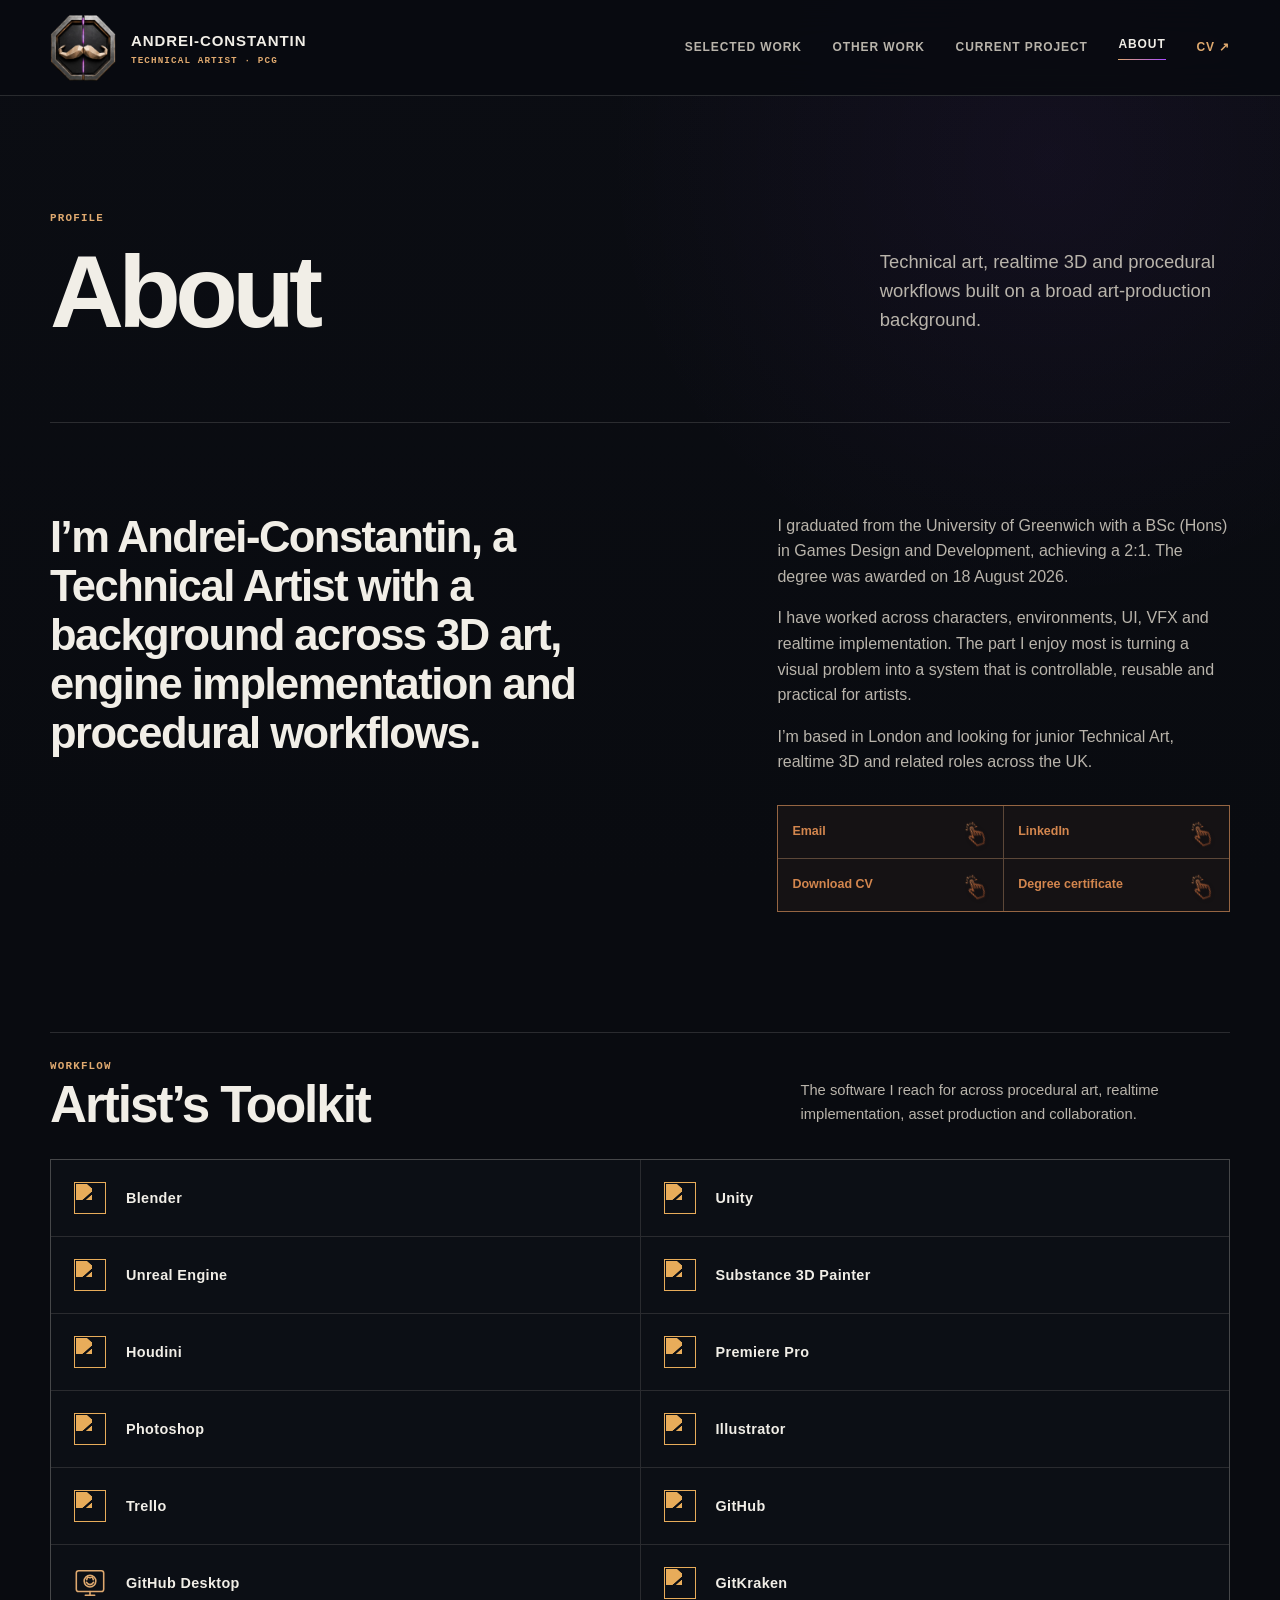
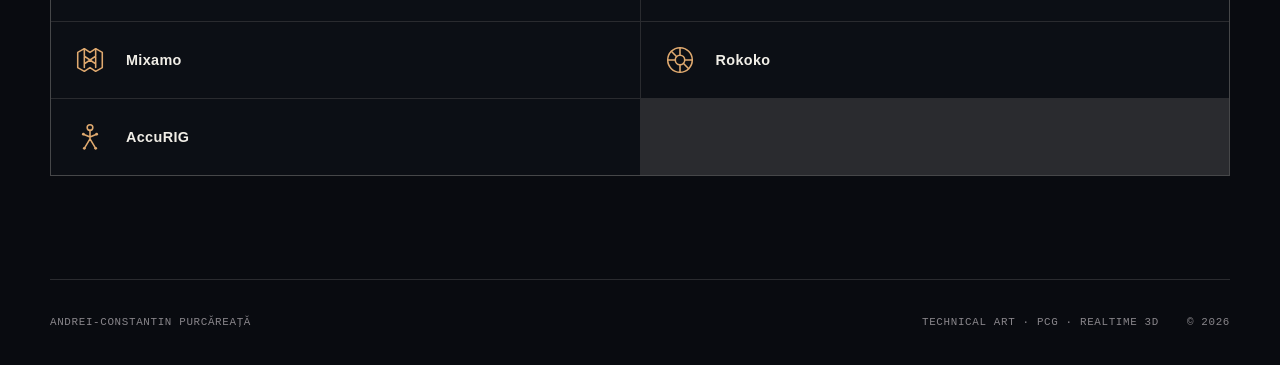
==== commit 99a9dec3: "Refine toolkit logos with copper vector treatment" ====
--- a/about/index.html
+++ b/about/index.html
@@ -13,14 +13,16 @@
       .toolkit-heading{display:grid;grid-template-columns:minmax(0,1fr) minmax(260px,.65fr);gap:clamp(28px,7vw,100px);align-items:end;padding-top:26px;margin-bottom:28px;border-top:1px solid var(--line)}
       .toolkit-heading h2{margin:5px 0 0;font-size:clamp(2rem,4vw,3.8rem);letter-spacing:-.04em}
       .toolkit-heading p:last-child{max-width:440px;margin:0 0 5px;color:var(--paper-soft);font-size:.92rem}
-      .toolkit-grid{display:grid;grid-template-columns:repeat(2,minmax(0,1fr));border-top:1px solid var(--line);border-left:1px solid var(--line)}
-      .tool-item{min-height:72px;display:flex;align-items:center;gap:15px;padding:15px 18px;border-right:1px solid var(--line);border-bottom:1px solid var(--line);background:rgba(15,18,25,.48);transition:background 180ms ease,border-color 180ms ease}
-      .tool-item:hover{background:rgba(168,76,255,.045);border-color:rgba(223,169,111,.28)}
-      .tool-logo{width:34px;height:34px;display:grid;place-items:center;flex:0 0 34px}
-      .tool-logo img{width:30px;height:30px;object-fit:contain;filter:grayscale(1) brightness(1.55);opacity:.9}
-      .tool-logo-fallback{width:30px;height:30px;display:grid;place-items:center;border:1px solid rgba(223,169,111,.55);border-radius:5px;color:var(--copper-bright);font-family:ui-monospace,SFMono-Regular,Consolas,monospace;font-size:.62rem;font-weight:800;letter-spacing:.02em}
+      .toolkit-grid{display:grid;grid-template-columns:repeat(2,minmax(0,1fr));gap:1px;background:var(--line);border:1px solid var(--line)}
+      .tool-item{min-height:76px;display:flex;align-items:center;gap:17px;padding:16px 20px;background:rgba(11,14,20,.96);transition:background 180ms ease}
+      .tool-item:hover{background:rgba(223,169,111,.045)}
+      .tool-logo{width:38px;height:38px;display:grid;place-items:center;flex:0 0 38px;color:var(--copper-bright)}
+      .tool-logo img{width:32px;height:32px;object-fit:contain;filter:brightness(0) saturate(100%) invert(74%) sepia(35%) saturate(707%) hue-rotate(345deg) brightness(97%) contrast(91%);opacity:.98}
+      .tool-logo svg{width:34px;height:34px;display:block;fill:none;stroke:currentColor;stroke-width:1.65;stroke-linecap:round;stroke-linejoin:round}
+      .tool-logo svg .fill{fill:currentColor;stroke:none}
+      .tool-logo svg text{fill:currentColor;stroke:none;font-family:ui-monospace,SFMono-Regular,Consolas,monospace;font-size:8px;font-weight:800;letter-spacing:-.4px;text-anchor:middle}
       .tool-name{color:var(--paper);font-family:var(--display);font-size:.9rem;font-weight:700;letter-spacing:.025em}
-      @media(max-width:700px){.toolkit-heading{grid-template-columns:1fr}.toolkit-grid{grid-template-columns:1fr}.tool-item{min-height:64px}}
+      @media(max-width:700px){.toolkit-heading{grid-template-columns:1fr}.toolkit-grid{grid-template-columns:1fr}.tool-item{min-height:68px;padding:14px 18px}.tool-logo{width:36px;height:36px;flex-basis:36px}.tool-logo img{width:31px;height:31px}}
     </style>
     <script src="../site.js?v=11" defer></script>
   </head>
@@ -47,11 +49,11 @@
           <div class="tool-item" role="listitem"><span class="tool-logo"><img src="https://cdn.jsdelivr.net/npm/simple-icons@v13/icons/adobeillustrator.svg" alt="" /></span><span class="tool-name">Illustrator</span></div>
           <div class="tool-item" role="listitem"><span class="tool-logo"><img src="https://cdn.jsdelivr.net/npm/simple-icons@v13/icons/trello.svg" alt="" /></span><span class="tool-name">Trello</span></div>
           <div class="tool-item" role="listitem"><span class="tool-logo"><img src="https://cdn.jsdelivr.net/npm/simple-icons@v13/icons/github.svg" alt="" /></span><span class="tool-name">GitHub</span></div>
-          <div class="tool-item" role="listitem"><span class="tool-logo"><img src="https://cdn.jsdelivr.net/npm/simple-icons@v13/icons/github.svg" alt="" /></span><span class="tool-name">GitHub Desktop</span></div>
+          <div class="tool-item" role="listitem"><span class="tool-logo"><svg viewBox="0 0 36 36" aria-hidden="true"><rect x="3.5" y="5" width="29" height="22" rx="2.5"/><path d="M13 31h10M18 27v4"/><circle cx="18" cy="16" r="6.2"/><path d="M14.5 14.5l1-3 2.5 1 2.5-1 1 3M14.2 17.2c1.2 1.8 2.4 2.5 3.8 2.5s2.6-.7 3.8-2.5"/></svg></span><span class="tool-name">GitHub Desktop</span></div>
           <div class="tool-item" role="listitem"><span class="tool-logo"><img src="https://cdn.jsdelivr.net/npm/simple-icons@v13/icons/gitkraken.svg" alt="" /></span><span class="tool-name">GitKraken</span></div>
-          <div class="tool-item" role="listitem"><span class="tool-logo"><span class="tool-logo-fallback" aria-hidden="true">MX</span></span><span class="tool-name">Mixamo</span></div>
-          <div class="tool-item" role="listitem"><span class="tool-logo"><span class="tool-logo-fallback" aria-hidden="true">RK</span></span><span class="tool-name">Rokoko</span></div>
-          <div class="tool-item" role="listitem"><span class="tool-logo"><span class="tool-logo-fallback" aria-hidden="true">AR</span></span><span class="tool-name">AccuRIG</span></div>
+          <div class="tool-item" role="listitem"><span class="tool-logo"><svg viewBox="0 0 36 36" aria-hidden="true"><path d="M5 26V10l7-4 6 4 6-4 7 4v16l-7 4-6-4-6 4z"/><path d="M12 6v20M24 6v20M12 14l6 4 6-4M12 22l6-4 6 4"/></svg></span><span class="tool-name">Mixamo</span></div>
+          <div class="tool-item" role="listitem"><span class="tool-logo"><svg viewBox="0 0 36 36" aria-hidden="true"><circle cx="18" cy="18" r="13"/><circle cx="18" cy="18" r="5"/><path d="M18 5v8M18 23v8M5 18h8M23 18h8M8.8 8.8l5.7 5.7M21.5 21.5l5.7 5.7"/></svg></span><span class="tool-name">Rokoko</span></div>
+          <div class="tool-item" role="listitem"><span class="tool-logo"><svg viewBox="0 0 36 36" aria-hidden="true"><circle cx="18" cy="8" r="3"/><path d="M18 11v9M11 15l7 3 7-3M18 20l-6 10M18 20l6 10"/><circle cx="11" cy="15" r="1.5" class="fill"/><circle cx="25" cy="15" r="1.5" class="fill"/><circle cx="12" cy="30" r="1.5" class="fill"/><circle cx="24" cy="30" r="1.5" class="fill"/></svg></span><span class="tool-name">AccuRIG</span></div>
         </div>
       </section>
     </main>
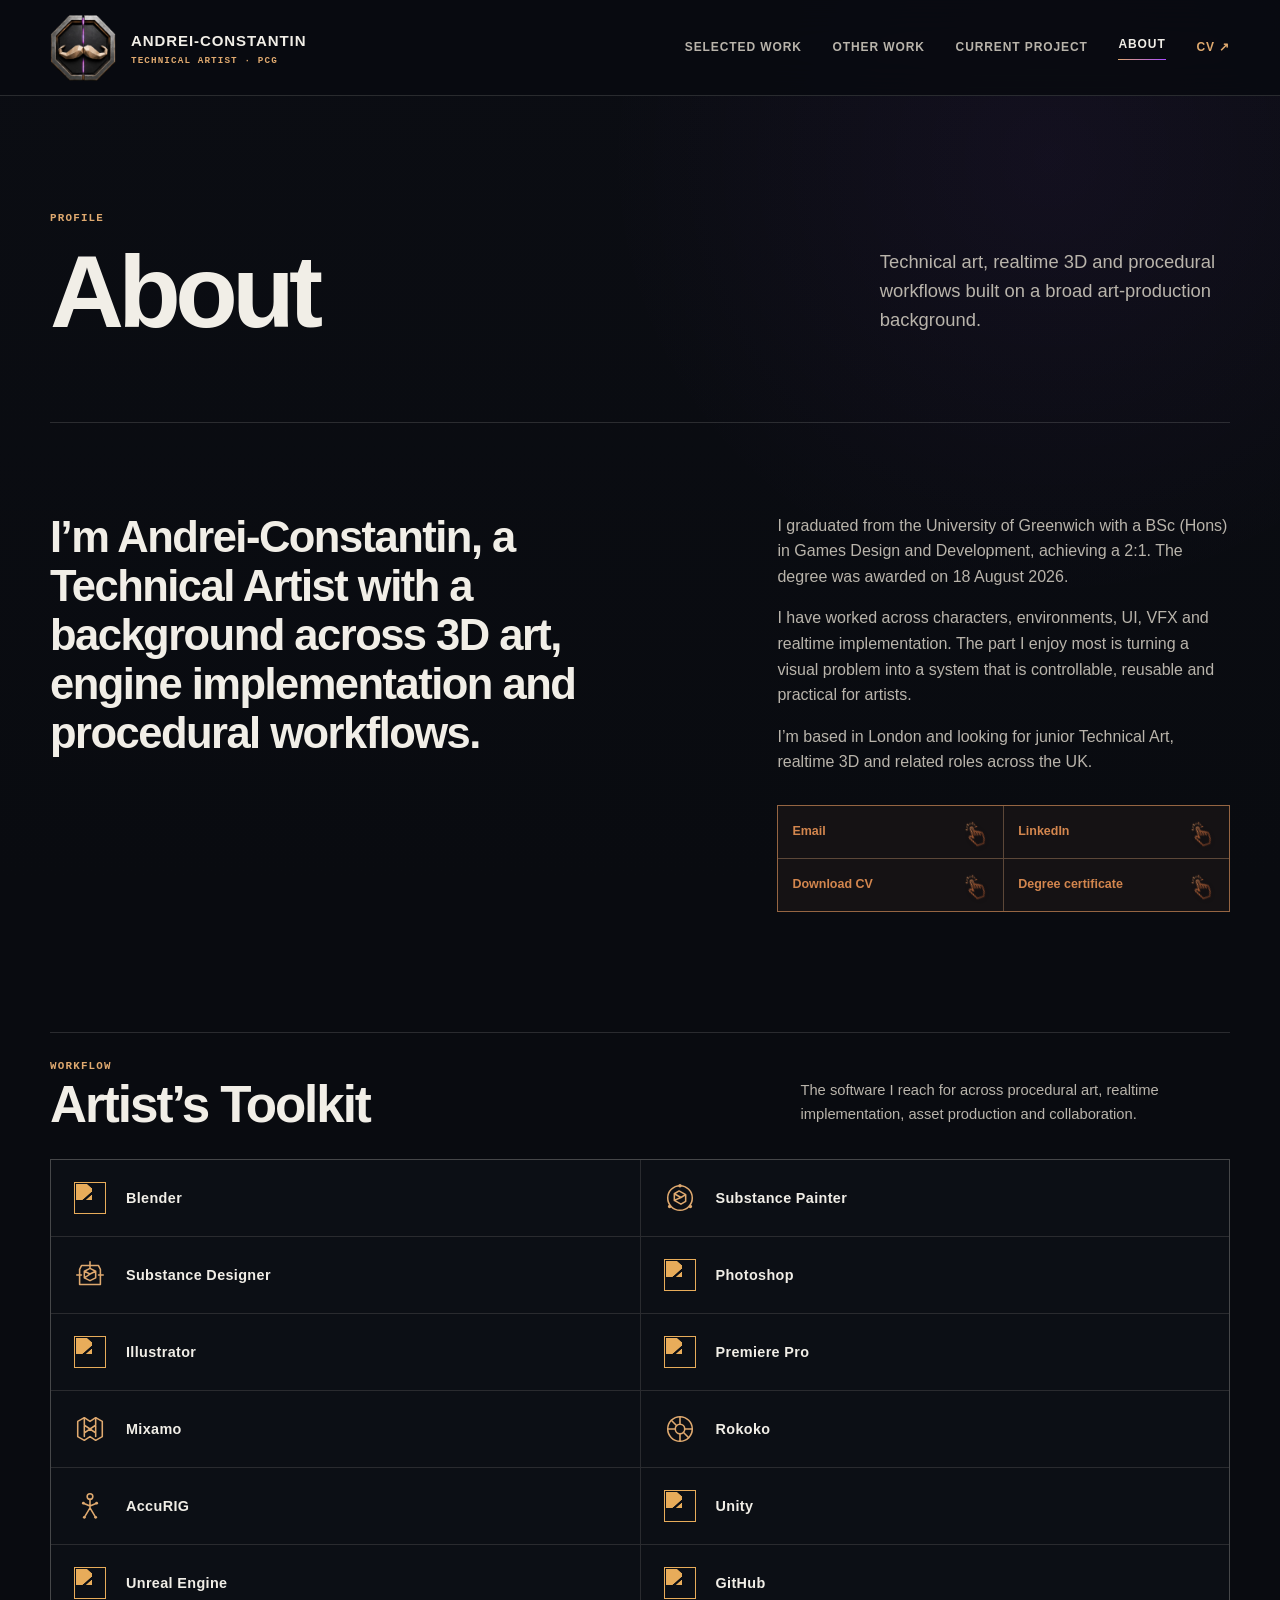
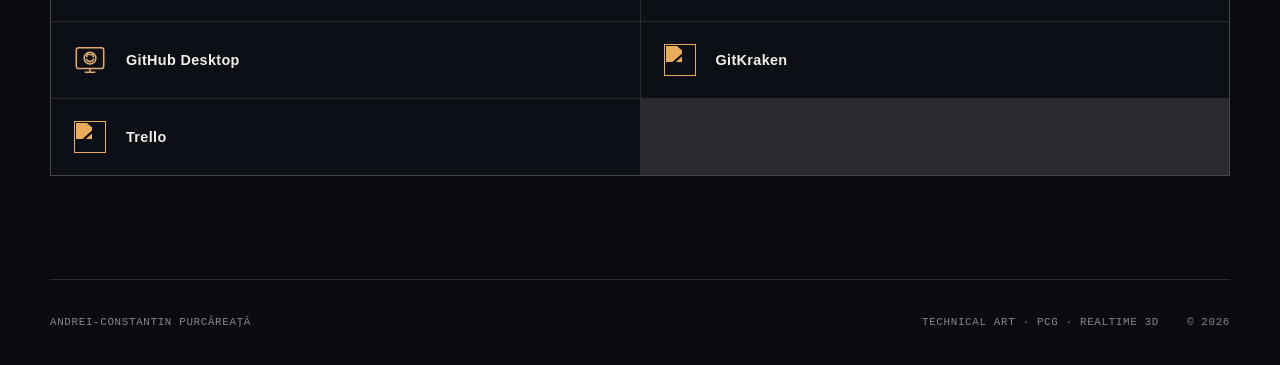
==== commit 7655c0fa: "Refine mobile artist toolkit and reorder software" ====
--- a/about/index.html
+++ b/about/index.html
@@ -20,9 +20,9 @@
       .tool-logo img{width:32px;height:32px;object-fit:contain;filter:brightness(0) saturate(100%) invert(74%) sepia(35%) saturate(707%) hue-rotate(345deg) brightness(97%) contrast(91%);opacity:.98}
       .tool-logo svg{width:34px;height:34px;display:block;fill:none;stroke:currentColor;stroke-width:1.65;stroke-linecap:round;stroke-linejoin:round}
       .tool-logo svg .fill{fill:currentColor;stroke:none}
-      .tool-logo svg text{fill:currentColor;stroke:none;font-family:ui-monospace,SFMono-Regular,Consolas,monospace;font-size:8px;font-weight:800;letter-spacing:-.4px;text-anchor:middle}
       .tool-name{color:var(--paper);font-family:var(--display);font-size:.9rem;font-weight:700;letter-spacing:.025em}
-      @media(max-width:700px){.toolkit-heading{grid-template-columns:1fr}.toolkit-grid{grid-template-columns:1fr}.tool-item{min-height:68px;padding:14px 18px}.tool-logo{width:36px;height:36px;flex-basis:36px}.tool-logo img{width:31px;height:31px}}
+      @media(max-width:700px){.artist-toolkit{width:calc(100% - 40px)}.toolkit-heading{grid-template-columns:1fr;gap:12px;margin-bottom:20px}.toolkit-heading p:last-child{font-size:.86rem}.toolkit-grid{grid-template-columns:repeat(2,minmax(0,1fr));gap:1px}.tool-item{min-width:0;min-height:72px;gap:11px;padding:13px 12px}.tool-logo{width:30px;height:30px;flex-basis:30px}.tool-logo img,.tool-logo svg{width:27px;height:27px}.tool-name{min-width:0;font-size:.76rem;line-height:1.2;letter-spacing:.01em}}
+      @media(max-width:390px){.tool-item{gap:9px;padding-inline:10px}.tool-name{font-size:.71rem}}
     </style>
     <script src="../site.js?v=11" defer></script>
   </head>
@@ -40,20 +40,20 @@
         <div class="toolkit-heading"><div><p class="technical-label">Workflow</p><h2 id="toolkit-title">Artist’s Toolkit</h2></div><p>The software I reach for across procedural art, realtime implementation, asset production and collaboration.</p></div>
         <div class="toolkit-grid" role="list">
           <div class="tool-item" role="listitem"><span class="tool-logo"><img src="https://cdn.jsdelivr.net/npm/simple-icons@v13/icons/blender.svg" alt="" /></span><span class="tool-name">Blender</span></div>
+          <div class="tool-item" role="listitem"><span class="tool-logo"><svg viewBox="0 0 36 36" aria-hidden="true"><circle cx="18" cy="18" r="13"/><circle cx="18" cy="5" r="1.8" class="fill"/><circle cx="7" cy="27" r="1.8" class="fill"/><circle cx="29" cy="27" r="1.8" class="fill"/><path d="M12 13.5l5-3 7 4-5 3-7-4zm0 0v7l7 4 5-3v-7m-12 6l7-3"/></svg></span><span class="tool-name">Substance Painter</span></div>
+          <div class="tool-item" role="listitem"><span class="tool-logo"><svg viewBox="0 0 36 36" aria-hidden="true"><path d="M9 8h18l2 4v16H7V12l2-4z"/><path d="M18 4v6M4 18h5M27 18h5"/><path d="M12 14l6-3 6 3-6 3-6-3zm0 0v7l6 3 6-3v-7m-12 7l6-4"/></svg></span><span class="tool-name">Substance Designer</span></div>
+          <div class="tool-item" role="listitem"><span class="tool-logo"><img src="https://cdn.jsdelivr.net/npm/simple-icons@v13/icons/adobephotoshop.svg" alt="" /></span><span class="tool-name">Photoshop</span></div>
+          <div class="tool-item" role="listitem"><span class="tool-logo"><img src="https://cdn.jsdelivr.net/npm/simple-icons@v13/icons/adobeillustrator.svg" alt="" /></span><span class="tool-name">Illustrator</span></div>
+          <div class="tool-item" role="listitem"><span class="tool-logo"><img src="https://cdn.jsdelivr.net/npm/simple-icons@v13/icons/adobepremierepro.svg" alt="" /></span><span class="tool-name">Premiere Pro</span></div>
+          <div class="tool-item" role="listitem"><span class="tool-logo"><svg viewBox="0 0 36 36" aria-hidden="true"><path d="M5 26V10l7-4 6 4 6-4 7 4v16l-7 4-6-4-6 4z"/><path d="M12 6v20M24 6v20M12 14l6 4 6-4M12 22l6-4 6 4"/></svg></span><span class="tool-name">Mixamo</span></div>
+          <div class="tool-item" role="listitem"><span class="tool-logo"><svg viewBox="0 0 36 36" aria-hidden="true"><circle cx="18" cy="18" r="13"/><circle cx="18" cy="18" r="5"/><path d="M18 5v8M18 23v8M5 18h8M23 18h8M8.8 8.8l5.7 5.7M21.5 21.5l5.7 5.7"/></svg></span><span class="tool-name">Rokoko</span></div>
+          <div class="tool-item" role="listitem"><span class="tool-logo"><svg viewBox="0 0 36 36" aria-hidden="true"><circle cx="18" cy="8" r="3"/><path d="M18 11v9M11 15l7 3 7-3M18 20l-6 10M18 20l6 10"/><circle cx="11" cy="15" r="1.5" class="fill"/><circle cx="25" cy="15" r="1.5" class="fill"/><circle cx="12" cy="30" r="1.5" class="fill"/><circle cx="24" cy="30" r="1.5" class="fill"/></svg></span><span class="tool-name">AccuRIG</span></div>
           <div class="tool-item" role="listitem"><span class="tool-logo"><img src="https://cdn.jsdelivr.net/npm/simple-icons@v13/icons/unity.svg" alt="" /></span><span class="tool-name">Unity</span></div>
           <div class="tool-item" role="listitem"><span class="tool-logo"><img src="https://cdn.jsdelivr.net/npm/simple-icons@v13/icons/unrealengine.svg" alt="" /></span><span class="tool-name">Unreal Engine</span></div>
-          <div class="tool-item" role="listitem"><span class="tool-logo"><img src="https://cdn.jsdelivr.net/npm/simple-icons@v13/icons/adobesubstance3dpainter.svg" alt="" /></span><span class="tool-name">Substance 3D Painter</span></div>
-          <div class="tool-item" role="listitem"><span class="tool-logo"><img src="https://cdn.jsdelivr.net/npm/simple-icons@v13/icons/houdini.svg" alt="" /></span><span class="tool-name">Houdini</span></div>
-          <div class="tool-item" role="listitem"><span class="tool-logo"><img src="https://cdn.jsdelivr.net/npm/simple-icons@v13/icons/adobepremierepro.svg" alt="" /></span><span class="tool-name">Premiere Pro</span></div>
-          <div class="tool-item" role="listitem"><span class="tool-logo"><img src="https://cdn.jsdelivr.net/npm/simple-icons@v13/icons/adobephotoshop.svg" alt="" /></span><span class="tool-name">Photoshop</span></div>
-          <div class="tool-item" role="listitem"><span class="tool-logo"><img src="https://cdn.jsdelivr.net/npm/simple-icons@v13/icons/adobeillustrator.svg" alt="" /></span><span class="tool-name">Illustrator</span></div>
-          <div class="tool-item" role="listitem"><span class="tool-logo"><img src="https://cdn.jsdelivr.net/npm/simple-icons@v13/icons/trello.svg" alt="" /></span><span class="tool-name">Trello</span></div>
           <div class="tool-item" role="listitem"><span class="tool-logo"><img src="https://cdn.jsdelivr.net/npm/simple-icons@v13/icons/github.svg" alt="" /></span><span class="tool-name">GitHub</span></div>
           <div class="tool-item" role="listitem"><span class="tool-logo"><svg viewBox="0 0 36 36" aria-hidden="true"><rect x="3.5" y="5" width="29" height="22" rx="2.5"/><path d="M13 31h10M18 27v4"/><circle cx="18" cy="16" r="6.2"/><path d="M14.5 14.5l1-3 2.5 1 2.5-1 1 3M14.2 17.2c1.2 1.8 2.4 2.5 3.8 2.5s2.6-.7 3.8-2.5"/></svg></span><span class="tool-name">GitHub Desktop</span></div>
           <div class="tool-item" role="listitem"><span class="tool-logo"><img src="https://cdn.jsdelivr.net/npm/simple-icons@v13/icons/gitkraken.svg" alt="" /></span><span class="tool-name">GitKraken</span></div>
-          <div class="tool-item" role="listitem"><span class="tool-logo"><svg viewBox="0 0 36 36" aria-hidden="true"><path d="M5 26V10l7-4 6 4 6-4 7 4v16l-7 4-6-4-6 4z"/><path d="M12 6v20M24 6v20M12 14l6 4 6-4M12 22l6-4 6 4"/></svg></span><span class="tool-name">Mixamo</span></div>
-          <div class="tool-item" role="listitem"><span class="tool-logo"><svg viewBox="0 0 36 36" aria-hidden="true"><circle cx="18" cy="18" r="13"/><circle cx="18" cy="18" r="5"/><path d="M18 5v8M18 23v8M5 18h8M23 18h8M8.8 8.8l5.7 5.7M21.5 21.5l5.7 5.7"/></svg></span><span class="tool-name">Rokoko</span></div>
-          <div class="tool-item" role="listitem"><span class="tool-logo"><svg viewBox="0 0 36 36" aria-hidden="true"><circle cx="18" cy="8" r="3"/><path d="M18 11v9M11 15l7 3 7-3M18 20l-6 10M18 20l6 10"/><circle cx="11" cy="15" r="1.5" class="fill"/><circle cx="25" cy="15" r="1.5" class="fill"/><circle cx="12" cy="30" r="1.5" class="fill"/><circle cx="24" cy="30" r="1.5" class="fill"/></svg></span><span class="tool-name">AccuRIG</span></div>
+          <div class="tool-item" role="listitem"><span class="tool-logo"><img src="https://cdn.jsdelivr.net/npm/simple-icons@v13/icons/trello.svg" alt="" /></span><span class="tool-name">Trello</span></div>
         </div>
       </section>
     </main>
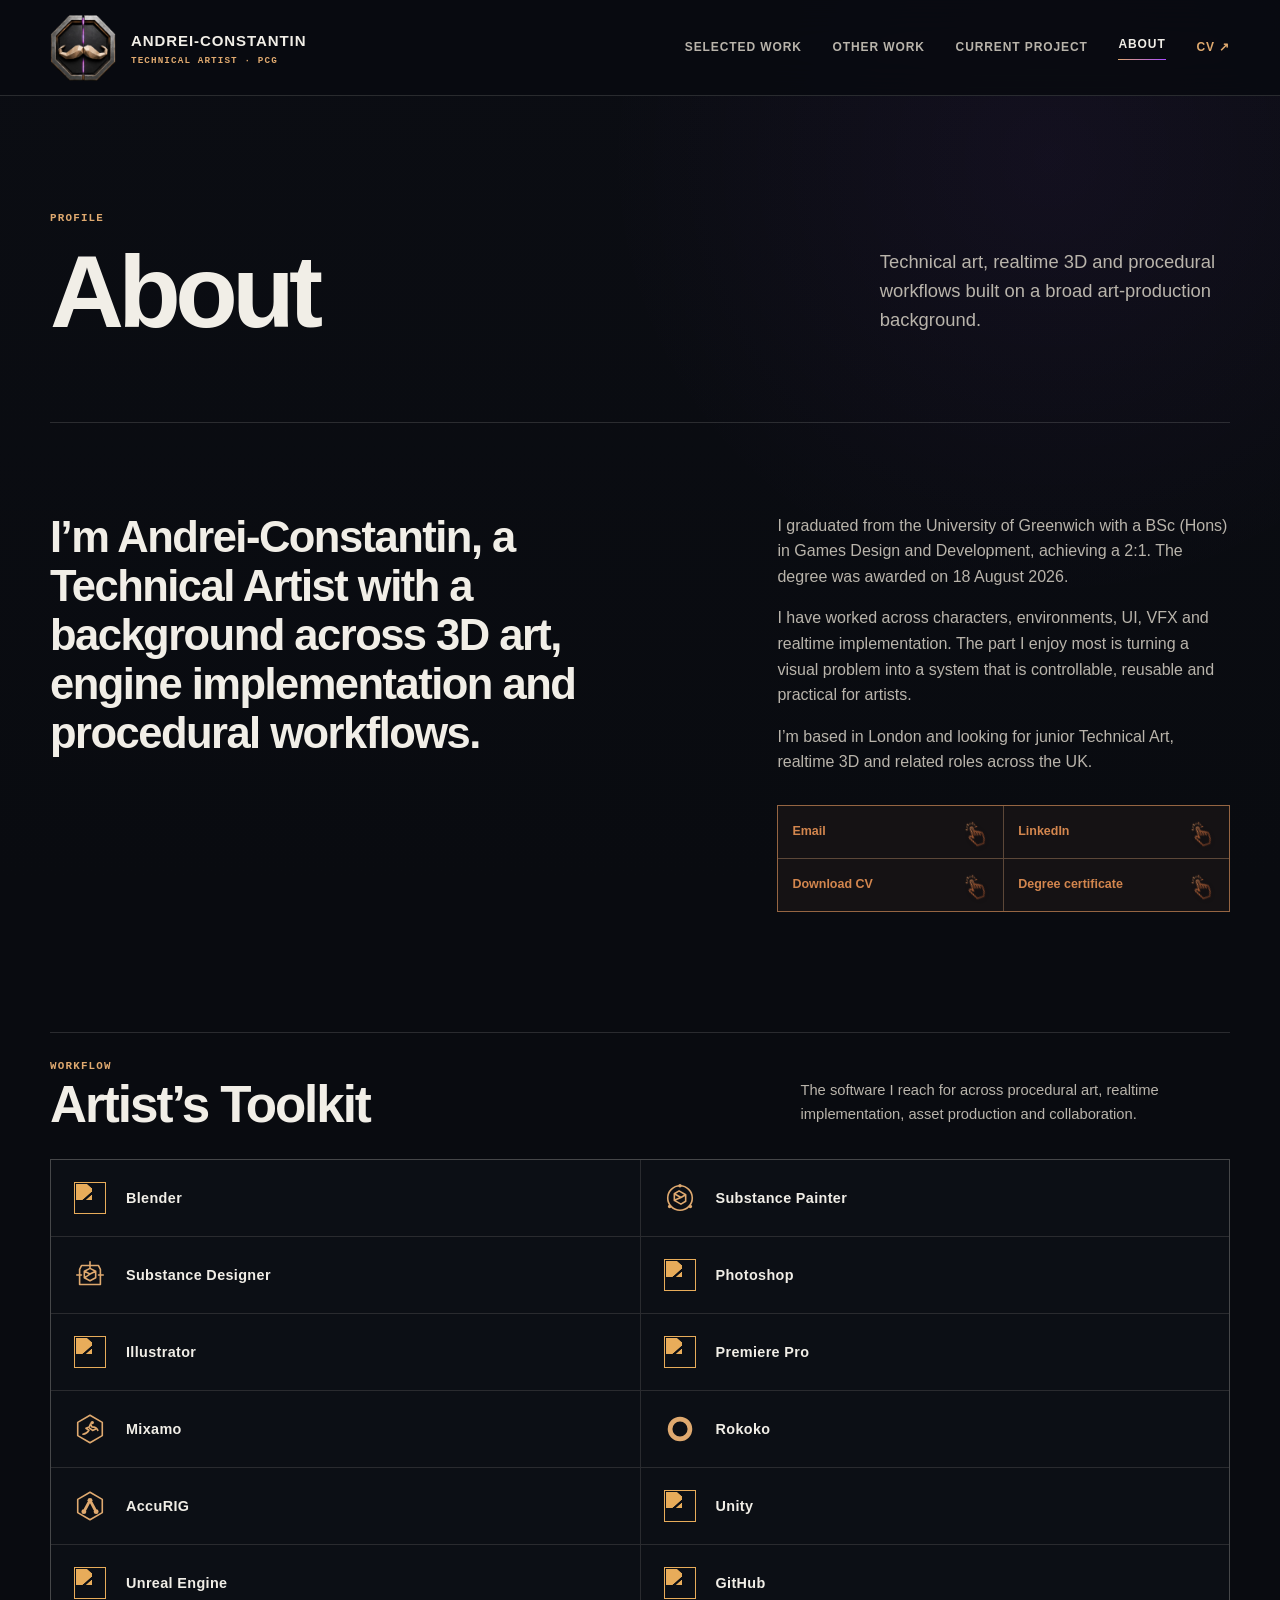
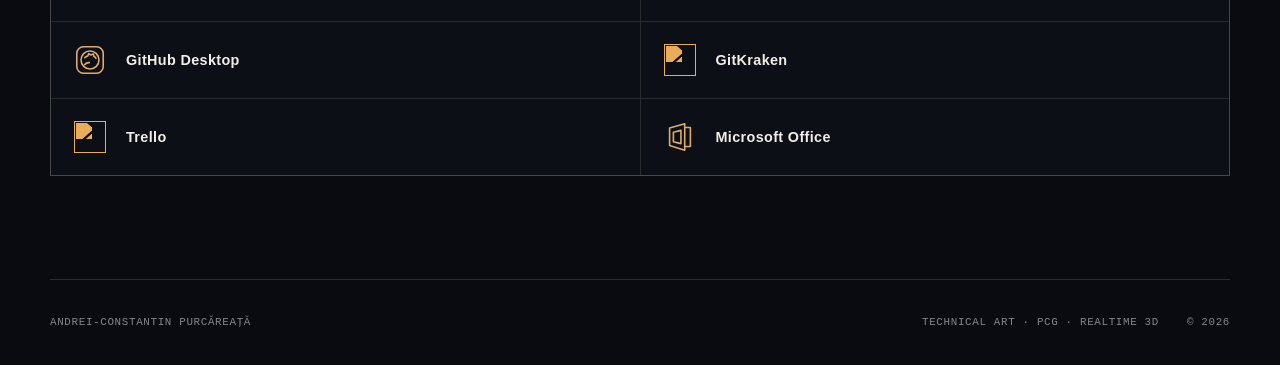
==== commit 8c969128: "Correct toolkit brand marks and add Office" ====
--- a/about/index.html
+++ b/about/index.html
@@ -1,62 +1,17 @@
 <!doctype html>
-<html lang="en">
-  <head>
-    <meta charset="utf-8" />
-    <meta name="viewport" content="width=device-width, initial-scale=1" />
-    <meta name="theme-color" content="#090b10" />
-    <meta name="description" content="About technical artist Andrei-Constantin Purcăreață." />
-    <title>About — Andrei-Constantin Purcăreață</title>
-    <link rel="stylesheet" href="../styles.css?v=11" />
-    <style>
-      @media(max-width:860px){body::before{position:absolute}.site-header{-webkit-backdrop-filter:none;backdrop-filter:none;background:#090b10}.about-link-icon{filter:none}}
-      .artist-toolkit{padding-top:0;padding-bottom:clamp(70px,8vw,110px)}
-      .toolkit-heading{display:grid;grid-template-columns:minmax(0,1fr) minmax(260px,.65fr);gap:clamp(28px,7vw,100px);align-items:end;padding-top:26px;margin-bottom:28px;border-top:1px solid var(--line)}
-      .toolkit-heading h2{margin:5px 0 0;font-size:clamp(2rem,4vw,3.8rem);letter-spacing:-.04em}
-      .toolkit-heading p:last-child{max-width:440px;margin:0 0 5px;color:var(--paper-soft);font-size:.92rem}
-      .toolkit-grid{display:grid;grid-template-columns:repeat(2,minmax(0,1fr));gap:1px;background:var(--line);border:1px solid var(--line)}
-      .tool-item{min-height:76px;display:flex;align-items:center;gap:17px;padding:16px 20px;background:rgba(11,14,20,.96);transition:background 180ms ease}
-      .tool-item:hover{background:rgba(223,169,111,.045)}
-      .tool-logo{width:38px;height:38px;display:grid;place-items:center;flex:0 0 38px;color:var(--copper-bright)}
-      .tool-logo img{width:32px;height:32px;object-fit:contain;filter:brightness(0) saturate(100%) invert(74%) sepia(35%) saturate(707%) hue-rotate(345deg) brightness(97%) contrast(91%);opacity:.98}
-      .tool-logo svg{width:34px;height:34px;display:block;fill:none;stroke:currentColor;stroke-width:1.65;stroke-linecap:round;stroke-linejoin:round}
-      .tool-logo svg .fill{fill:currentColor;stroke:none}
-      .tool-name{color:var(--paper);font-family:var(--display);font-size:.9rem;font-weight:700;letter-spacing:.025em}
-      @media(max-width:700px){.artist-toolkit{width:calc(100% - 40px)}.toolkit-heading{grid-template-columns:1fr;gap:12px;margin-bottom:20px}.toolkit-heading p:last-child{font-size:.86rem}.toolkit-grid{grid-template-columns:repeat(2,minmax(0,1fr));gap:1px}.tool-item{min-width:0;min-height:72px;gap:11px;padding:13px 12px}.tool-logo{width:30px;height:30px;flex-basis:30px}.tool-logo img,.tool-logo svg{width:27px;height:27px}.tool-name{min-width:0;font-size:.76rem;line-height:1.2;letter-spacing:.01em}}
-      @media(max-width:390px){.tool-item{gap:9px;padding-inline:10px}.tool-name{font-size:.71rem}}
-    </style>
-    <script src="../site.js?v=11" defer></script>
-  </head>
-  <body>
-    <a class="skip-link" href="#about">Skip to profile</a>
-    <header class="site-header">
-      <a class="brand" href="../" aria-label="Return to Andrei-Constantin Purcăreață portfolio"><span class="brand-mark" aria-hidden="true"><img src="../assets/brand/logo-transparent.webp" alt="" decoding="async" /></span><span class="brand-copy"><span class="brand-name">Andrei-Constantin</span><span class="brand-role">Technical Artist · PCG</span></span></a>
-      <button class="menu-toggle" type="button" aria-expanded="false" aria-controls="site-nav"><span>Menu</span></button>
-      <nav class="site-nav" id="site-nav" aria-label="Primary navigation"><a href="../#selected-work">Selected work</a><a href="../other-work/">Other work</a><a href="../devlogs/">Current project</a><a href="./" aria-current="page">About</a><a class="nav-cv" href="../assets/files/Andrei-Purcareata-CV.pdf?v=20260917">CV <span aria-hidden="true">↗</span></a></nav>
-    </header>
-    <main id="about" class="inner-page">
-      <section class="page-intro shell" aria-labelledby="about-title"><p class="technical-label">Profile</p><div class="page-intro-grid"><h1 id="about-title">About</h1><p>Technical art, realtime 3D and procedural workflows built on a broad art-production background.</p></div></section>
-      <section class="section shell about page-about" aria-label="About Andrei-Constantin"><div class="about-grid"><p class="about-lead">I’m Andrei-Constantin, a Technical Artist with a background across 3D art, engine implementation and procedural workflows.</p><div class="about-copy"><p>I graduated from the University of Greenwich with a BSc (Hons) in Games Design and Development, achieving a 2:1. The degree was awarded on 18 August 2026.</p><p>I have worked across characters, environments, UI, VFX and realtime implementation. The part I enjoy most is turning a visual problem into a system that is controllable, reusable and practical for artists.</p><p>I’m based in London and looking for junior Technical Art, realtime 3D and related roles across the UK.</p><div class="about-links"><a href="mailto:andreipurcareata@gmail.com">Email <img class="about-link-icon" src="../assets/ui/click-hand-copper.png" alt="" aria-hidden="true" loading="lazy" decoding="async" /></a><a href="https://www.linkedin.com/in/andreicns">LinkedIn <img class="about-link-icon" src="../assets/ui/click-hand-copper.png" alt="" aria-hidden="true" loading="lazy" decoding="async" /></a><a href="../assets/files/Andrei-Purcareata-CV.pdf?v=20260917">Download CV <img class="about-link-icon" src="../assets/ui/click-hand-copper.png" alt="" aria-hidden="true" loading="lazy" decoding="async" /></a><a href="../assets/files/Andrei-Purcareata-Degree-Certificate.pdf" target="_blank" rel="noopener">Degree certificate <img class="about-link-icon" src="../assets/ui/click-hand-copper.png" alt="" aria-hidden="true" loading="lazy" decoding="async" /></a></div></div></div></section>
-      <section class="shell artist-toolkit" aria-labelledby="toolkit-title">
-        <div class="toolkit-heading"><div><p class="technical-label">Workflow</p><h2 id="toolkit-title">Artist’s Toolkit</h2></div><p>The software I reach for across procedural art, realtime implementation, asset production and collaboration.</p></div>
-        <div class="toolkit-grid" role="list">
-          <div class="tool-item" role="listitem"><span class="tool-logo"><img src="https://cdn.jsdelivr.net/npm/simple-icons@v13/icons/blender.svg" alt="" /></span><span class="tool-name">Blender</span></div>
-          <div class="tool-item" role="listitem"><span class="tool-logo"><svg viewBox="0 0 36 36" aria-hidden="true"><circle cx="18" cy="18" r="13"/><circle cx="18" cy="5" r="1.8" class="fill"/><circle cx="7" cy="27" r="1.8" class="fill"/><circle cx="29" cy="27" r="1.8" class="fill"/><path d="M12 13.5l5-3 7 4-5 3-7-4zm0 0v7l7 4 5-3v-7m-12 6l7-3"/></svg></span><span class="tool-name">Substance Painter</span></div>
-          <div class="tool-item" role="listitem"><span class="tool-logo"><svg viewBox="0 0 36 36" aria-hidden="true"><path d="M9 8h18l2 4v16H7V12l2-4z"/><path d="M18 4v6M4 18h5M27 18h5"/><path d="M12 14l6-3 6 3-6 3-6-3zm0 0v7l6 3 6-3v-7m-12 7l6-4"/></svg></span><span class="tool-name">Substance Designer</span></div>
-          <div class="tool-item" role="listitem"><span class="tool-logo"><img src="https://cdn.jsdelivr.net/npm/simple-icons@v13/icons/adobephotoshop.svg" alt="" /></span><span class="tool-name">Photoshop</span></div>
-          <div class="tool-item" role="listitem"><span class="tool-logo"><img src="https://cdn.jsdelivr.net/npm/simple-icons@v13/icons/adobeillustrator.svg" alt="" /></span><span class="tool-name">Illustrator</span></div>
-          <div class="tool-item" role="listitem"><span class="tool-logo"><img src="https://cdn.jsdelivr.net/npm/simple-icons@v13/icons/adobepremierepro.svg" alt="" /></span><span class="tool-name">Premiere Pro</span></div>
-          <div class="tool-item" role="listitem"><span class="tool-logo"><svg viewBox="0 0 36 36" aria-hidden="true"><path d="M5 26V10l7-4 6 4 6-4 7 4v16l-7 4-6-4-6 4z"/><path d="M12 6v20M24 6v20M12 14l6 4 6-4M12 22l6-4 6 4"/></svg></span><span class="tool-name">Mixamo</span></div>
-          <div class="tool-item" role="listitem"><span class="tool-logo"><svg viewBox="0 0 36 36" aria-hidden="true"><circle cx="18" cy="18" r="13"/><circle cx="18" cy="18" r="5"/><path d="M18 5v8M18 23v8M5 18h8M23 18h8M8.8 8.8l5.7 5.7M21.5 21.5l5.7 5.7"/></svg></span><span class="tool-name">Rokoko</span></div>
-          <div class="tool-item" role="listitem"><span class="tool-logo"><svg viewBox="0 0 36 36" aria-hidden="true"><circle cx="18" cy="8" r="3"/><path d="M18 11v9M11 15l7 3 7-3M18 20l-6 10M18 20l6 10"/><circle cx="11" cy="15" r="1.5" class="fill"/><circle cx="25" cy="15" r="1.5" class="fill"/><circle cx="12" cy="30" r="1.5" class="fill"/><circle cx="24" cy="30" r="1.5" class="fill"/></svg></span><span class="tool-name">AccuRIG</span></div>
-          <div class="tool-item" role="listitem"><span class="tool-logo"><img src="https://cdn.jsdelivr.net/npm/simple-icons@v13/icons/unity.svg" alt="" /></span><span class="tool-name">Unity</span></div>
-          <div class="tool-item" role="listitem"><span class="tool-logo"><img src="https://cdn.jsdelivr.net/npm/simple-icons@v13/icons/unrealengine.svg" alt="" /></span><span class="tool-name">Unreal Engine</span></div>
-          <div class="tool-item" role="listitem"><span class="tool-logo"><img src="https://cdn.jsdelivr.net/npm/simple-icons@v13/icons/github.svg" alt="" /></span><span class="tool-name">GitHub</span></div>
-          <div class="tool-item" role="listitem"><span class="tool-logo"><svg viewBox="0 0 36 36" aria-hidden="true"><rect x="3.5" y="5" width="29" height="22" rx="2.5"/><path d="M13 31h10M18 27v4"/><circle cx="18" cy="16" r="6.2"/><path d="M14.5 14.5l1-3 2.5 1 2.5-1 1 3M14.2 17.2c1.2 1.8 2.4 2.5 3.8 2.5s2.6-.7 3.8-2.5"/></svg></span><span class="tool-name">GitHub Desktop</span></div>
-          <div class="tool-item" role="listitem"><span class="tool-logo"><img src="https://cdn.jsdelivr.net/npm/simple-icons@v13/icons/gitkraken.svg" alt="" /></span><span class="tool-name">GitKraken</span></div>
-          <div class="tool-item" role="listitem"><span class="tool-logo"><img src="https://cdn.jsdelivr.net/npm/simple-icons@v13/icons/trello.svg" alt="" /></span><span class="tool-name">Trello</span></div>
-        </div>
-      </section>
-    </main>
-    <footer class="site-footer shell"><span>Andrei-Constantin Purcăreață</span><span>Technical Art · PCG · Realtime 3D</span><span>© 2026</span></footer>
-  </body>
-</html>+<html lang="en"><head><meta charset="utf-8"/><meta name="viewport" content="width=device-width, initial-scale=1"/><meta name="theme-color" content="#090b10"/><meta name="description" content="About technical artist Andrei-Constantin Purcăreață."/><title>About — Andrei-Constantin Purcăreață</title><link rel="stylesheet" href="../styles.css?v=11"/><style>
+@media(max-width:860px){body::before{position:absolute}.site-header{-webkit-backdrop-filter:none;backdrop-filter:none;background:#090b10}.about-link-icon{filter:none}}
+.artist-toolkit{padding-top:0;padding-bottom:clamp(70px,8vw,110px)}.toolkit-heading{display:grid;grid-template-columns:minmax(0,1fr) minmax(260px,.65fr);gap:clamp(28px,7vw,100px);align-items:end;padding-top:26px;margin-bottom:28px;border-top:1px solid var(--line)}.toolkit-heading h2{margin:5px 0 0;font-size:clamp(2rem,4vw,3.8rem);letter-spacing:-.04em}.toolkit-heading p:last-child{max-width:440px;margin:0 0 5px;color:var(--paper-soft);font-size:.92rem}.toolkit-grid{display:grid;grid-template-columns:repeat(2,minmax(0,1fr));gap:1px;background:var(--line);border:1px solid var(--line)}.tool-item{min-height:76px;display:flex;align-items:center;gap:17px;padding:16px 20px;background:rgba(11,14,20,.96)}.tool-item:hover{background:rgba(223,169,111,.045)}.tool-logo{width:38px;height:38px;display:grid;place-items:center;flex:0 0 38px;color:var(--copper-bright)}.tool-logo img{width:32px;height:32px;object-fit:contain;filter:brightness(0) saturate(100%) invert(74%) sepia(35%) saturate(707%) hue-rotate(345deg) brightness(97%) contrast(91%);opacity:.98}.tool-logo svg{width:34px;height:34px;display:block;fill:none;stroke:currentColor;stroke-width:1.7;stroke-linecap:round;stroke-linejoin:round}.tool-logo svg .fill{fill:currentColor;stroke:none}.tool-name{color:var(--paper);font-family:var(--display);font-size:.9rem;font-weight:700;letter-spacing:.025em}@media(max-width:700px){.artist-toolkit{width:calc(100% - 40px)}.toolkit-heading{grid-template-columns:1fr;gap:12px;margin-bottom:20px}.toolkit-heading p:last-child{font-size:.86rem}.toolkit-grid{grid-template-columns:repeat(2,minmax(0,1fr))}.tool-item{min-width:0;min-height:72px;gap:11px;padding:13px 12px}.tool-logo{width:30px;height:30px;flex-basis:30px}.tool-logo img,.tool-logo svg{width:27px;height:27px}.tool-name{min-width:0;font-size:.76rem;line-height:1.2;letter-spacing:.01em}}@media(max-width:390px){.tool-item{gap:9px;padding-inline:10px}.tool-name{font-size:.71rem}}
+</style><script src="../site.js?v=11" defer></script></head><body><a class="skip-link" href="#about">Skip to profile</a><header class="site-header"><a class="brand" href="../" aria-label="Return to Andrei-Constantin Purcăreață portfolio"><span class="brand-mark" aria-hidden="true"><img src="../assets/brand/logo-transparent.webp" alt="" decoding="async"/></span><span class="brand-copy"><span class="brand-name">Andrei-Constantin</span><span class="brand-role">Technical Artist · PCG</span></span></a><button class="menu-toggle" type="button" aria-expanded="false" aria-controls="site-nav"><span>Menu</span></button><nav class="site-nav" id="site-nav" aria-label="Primary navigation"><a href="../#selected-work">Selected work</a><a href="../other-work/">Other work</a><a href="../devlogs/">Current project</a><a href="./" aria-current="page">About</a><a class="nav-cv" href="../assets/files/Andrei-Purcareata-CV.pdf?v=20260917">CV <span aria-hidden="true">↗</span></a></nav></header><main id="about" class="inner-page"><section class="page-intro shell" aria-labelledby="about-title"><p class="technical-label">Profile</p><div class="page-intro-grid"><h1 id="about-title">About</h1><p>Technical art, realtime 3D and procedural workflows built on a broad art-production background.</p></div></section><section class="section shell about page-about" aria-label="About Andrei-Constantin"><div class="about-grid"><p class="about-lead">I’m Andrei-Constantin, a Technical Artist with a background across 3D art, engine implementation and procedural workflows.</p><div class="about-copy"><p>I graduated from the University of Greenwich with a BSc (Hons) in Games Design and Development, achieving a 2:1. The degree was awarded on 18 August 2026.</p><p>I have worked across characters, environments, UI, VFX and realtime implementation. The part I enjoy most is turning a visual problem into a system that is controllable, reusable and practical for artists.</p><p>I’m based in London and looking for junior Technical Art, realtime 3D and related roles across the UK.</p><div class="about-links"><a href="mailto:andreipurcareata@gmail.com">Email <img class="about-link-icon" src="../assets/ui/click-hand-copper.png" alt=""/></a><a href="https://www.linkedin.com/in/andreicns">LinkedIn <img class="about-link-icon" src="../assets/ui/click-hand-copper.png" alt=""/></a><a href="../assets/files/Andrei-Purcareata-CV.pdf?v=20260917">Download CV <img class="about-link-icon" src="../assets/ui/click-hand-copper.png" alt=""/></a><a href="../assets/files/Andrei-Purcareata-Degree-Certificate.pdf" target="_blank" rel="noopener">Degree certificate <img class="about-link-icon" src="../assets/ui/click-hand-copper.png" alt=""/></a></div></div></div></section><section class="shell artist-toolkit" aria-labelledby="toolkit-title"><div class="toolkit-heading"><div><p class="technical-label">Workflow</p><h2 id="toolkit-title">Artist’s Toolkit</h2></div><p>The software I reach for across procedural art, realtime implementation, asset production and collaboration.</p></div><div class="toolkit-grid" role="list">
+<div class="tool-item"><span class="tool-logo"><img src="https://cdn.jsdelivr.net/npm/simple-icons@v13/icons/blender.svg" alt=""/></span><span class="tool-name">Blender</span></div>
+<div class="tool-item"><span class="tool-logo"><svg viewBox="0 0 36 36"><circle cx="18" cy="18" r="13"/><circle cx="18" cy="5" r="1.8" class="fill"/><circle cx="7" cy="27" r="1.8" class="fill"/><circle cx="29" cy="27" r="1.8" class="fill"/><path d="M12 13.5l5-3 7 4-5 3-7-4zm0 0v7l7 4 5-3v-7m-12 6l7-3"/></svg></span><span class="tool-name">Substance Painter</span></div>
+<div class="tool-item"><span class="tool-logo"><svg viewBox="0 0 36 36"><path d="M9 8h18l2 4v16H7V12l2-4z"/><path d="M18 4v6M4 18h5M27 18h5"/><path d="M12 14l6-3 6 3-6 3-6-3zm0 0v7l6 3 6-3v-7m-12 7l6-4"/></svg></span><span class="tool-name">Substance Designer</span></div>
+<div class="tool-item"><span class="tool-logo"><img src="https://cdn.jsdelivr.net/npm/simple-icons@v13/icons/adobephotoshop.svg" alt=""/></span><span class="tool-name">Photoshop</span></div><div class="tool-item"><span class="tool-logo"><img src="https://cdn.jsdelivr.net/npm/simple-icons@v13/icons/adobeillustrator.svg" alt=""/></span><span class="tool-name">Illustrator</span></div><div class="tool-item"><span class="tool-logo"><img src="https://cdn.jsdelivr.net/npm/simple-icons@v13/icons/adobepremierepro.svg" alt=""/></span><span class="tool-name">Premiere Pro</span></div>
+<div class="tool-item"><span class="tool-logo"><svg viewBox="0 0 36 36"><path d="M18 3.5 31 11v14L18 32.5 5 25V11z"/><path d="M10.5 23.5c3.3-.3 5.1-2 6.4-4.2l-3.2-2.1 3.4-1.2 1.5-3.4 1.4 3.1c3.2.1 5.3 1.3 6.3 3.7"/><circle cx="20.4" cy="11.2" r="1.8" class="fill"/><path d="m17.5 17 3.2 2.5 3.5-1.5"/></svg></span><span class="tool-name">Mixamo</span></div>
+<div class="tool-item"><span class="tool-logo"><svg viewBox="0 0 36 36"><circle cx="18" cy="18" r="10.5" stroke-width="5"/></svg></span><span class="tool-name">Rokoko</span></div>
+<div class="tool-item"><span class="tool-logo"><svg viewBox="0 0 36 36"><path d="M18 3.5 31 11v14L18 32.5 5 25V11z"/><circle cx="18" cy="12" r="2.6" class="fill"/><circle cx="11.5" cy="24" r="2.6" class="fill"/><circle cx="24.5" cy="24" r="2.6" class="fill"/><path d="M16.8 14.2 12.8 21.7M19.2 14.2l4 7.5" stroke-width="3"/></svg></span><span class="tool-name">AccuRIG</span></div>
+<div class="tool-item"><span class="tool-logo"><img src="https://cdn.jsdelivr.net/npm/simple-icons@v13/icons/unity.svg" alt=""/></span><span class="tool-name">Unity</span></div><div class="tool-item"><span class="tool-logo"><img src="https://cdn.jsdelivr.net/npm/simple-icons@v13/icons/unrealengine.svg" alt=""/></span><span class="tool-name">Unreal Engine</span></div><div class="tool-item"><span class="tool-logo"><img src="https://cdn.jsdelivr.net/npm/simple-icons@v13/icons/github.svg" alt=""/></span><span class="tool-name">GitHub</span></div>
+<div class="tool-item"><span class="tool-logo"><svg viewBox="0 0 36 36"><rect x="4" y="4" width="28" height="28" rx="7"/><circle cx="18" cy="18" r="9.5"/><path d="M12.5 15.5c1.2-1.1 2.2-1.7 3.3-1.9l.8-2.3 2.3 1.4 2.5-1.2.7 2.5c1 .5 1.7 1.2 2.2 2.2M12.3 23c1.4-1.8 3-2.5 5-2.2"/></svg></span><span class="tool-name">GitHub Desktop</span></div>
+<div class="tool-item"><span class="tool-logo"><img src="https://cdn.jsdelivr.net/npm/simple-icons@v13/icons/gitkraken.svg" alt=""/></span><span class="tool-name">GitKraken</span></div><div class="tool-item"><span class="tool-logo"><img src="https://cdn.jsdelivr.net/npm/simple-icons@v13/icons/trello.svg" alt=""/></span><span class="tool-name">Trello</span></div>
+<div class="tool-item"><span class="tool-logo"><svg viewBox="0 0 36 36"><path d="M7 8.5 23 4v28L7 27z"/><path d="M23 8h6v20h-6M11 13l8-2v14l-8-2z"/></svg></span><span class="tool-name">Microsoft Office</span></div>
+</div></section></main><footer class="site-footer shell"><span>Andrei-Constantin Purcăreață</span><span>Technical Art · PCG · Realtime 3D</span><span>© 2026</span></footer></body></html>
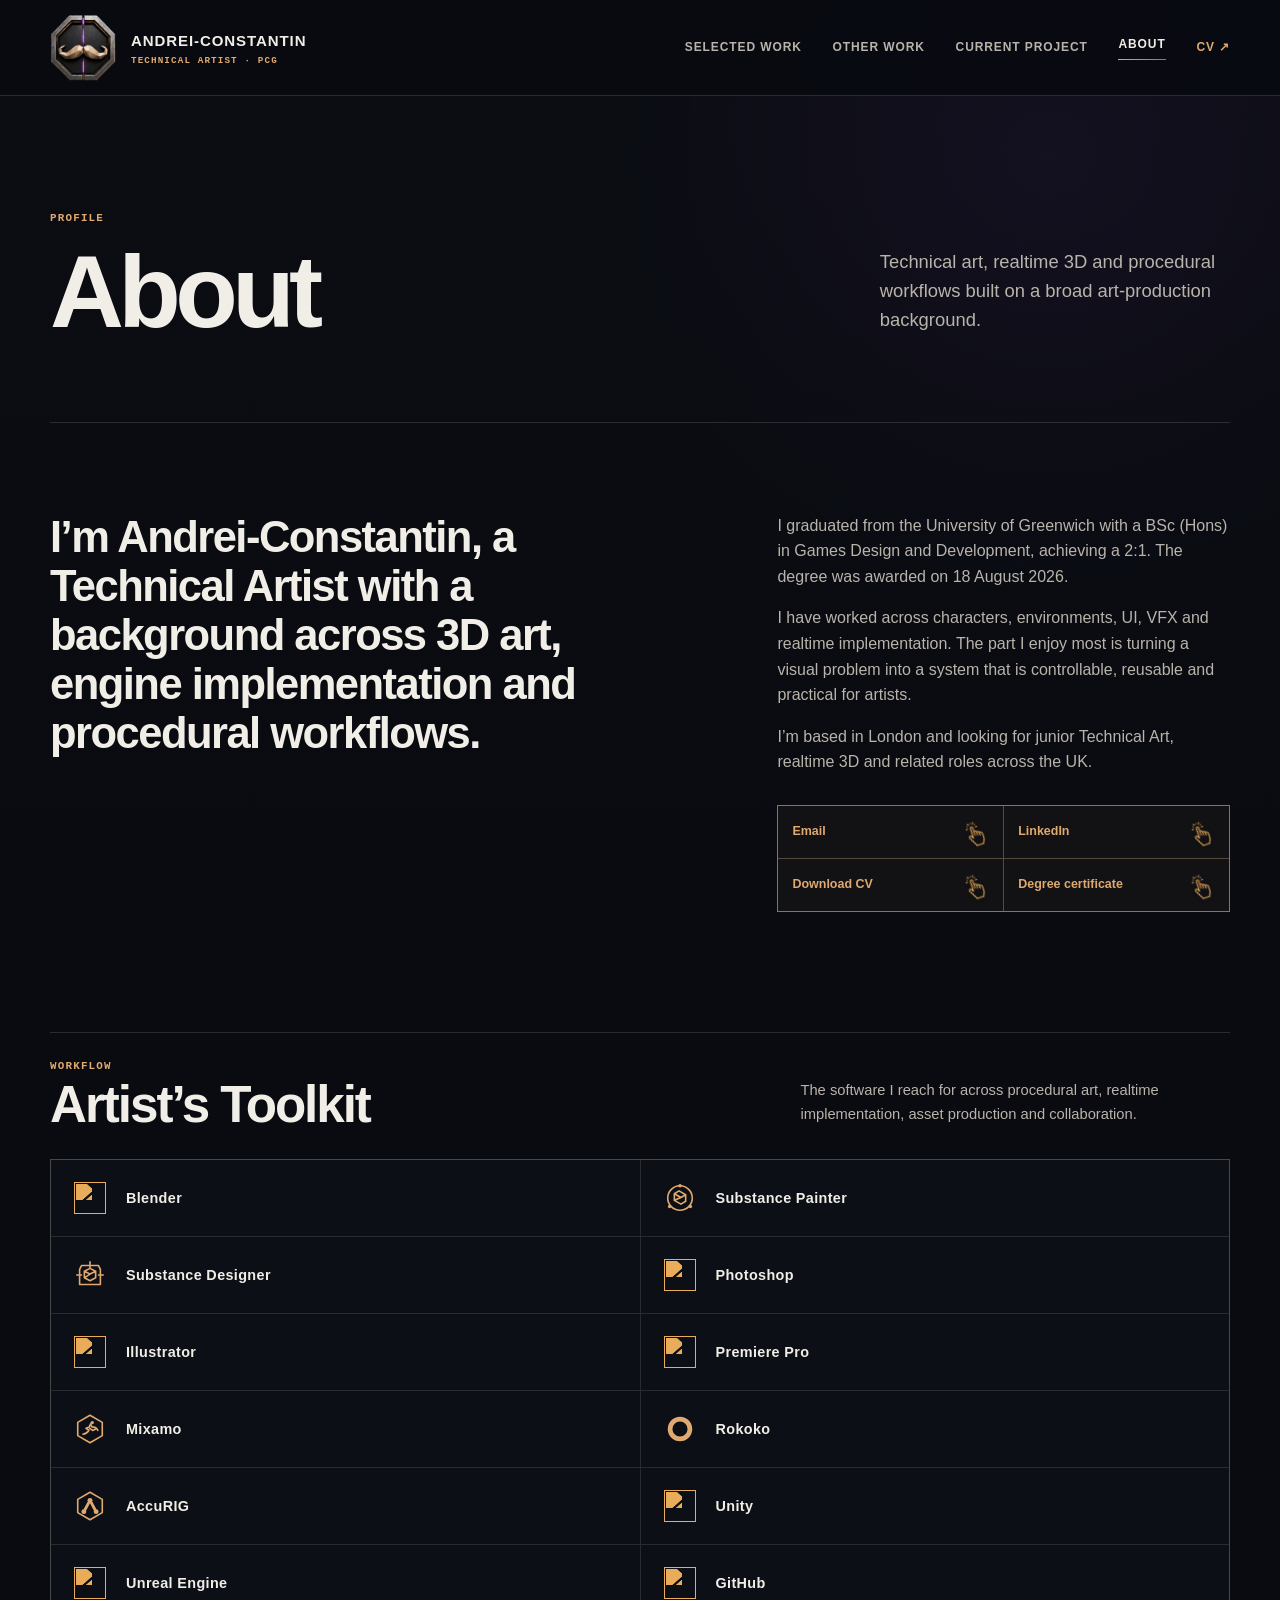
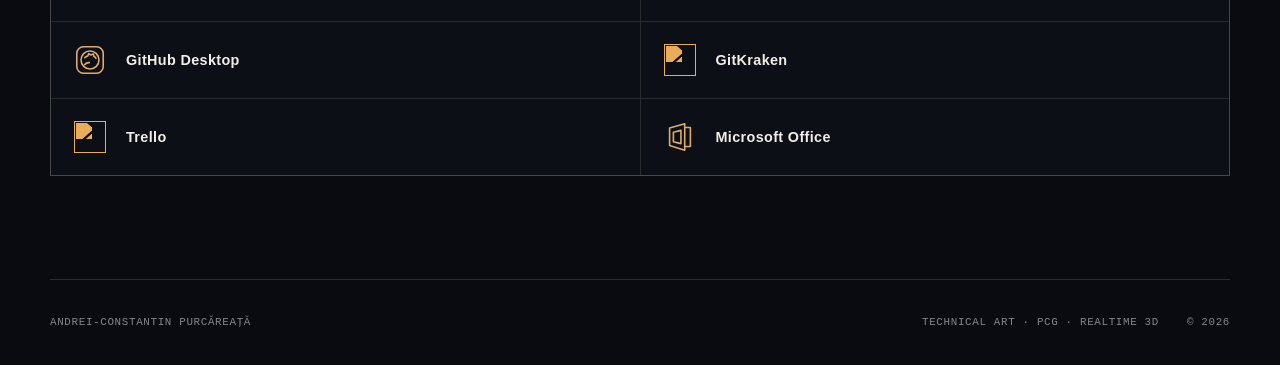
==== commit 656d1d1b: "Match About actions to light copper palette" ====
--- a/about/index.html
+++ b/about/index.html
@@ -1,17 +1,8 @@
 <!doctype html>
 <html lang="en"><head><meta charset="utf-8"/><meta name="viewport" content="width=device-width, initial-scale=1"/><meta name="theme-color" content="#090b10"/><meta name="description" content="About technical artist Andrei-Constantin Purcăreață."/><title>About — Andrei-Constantin Purcăreață</title><link rel="stylesheet" href="../styles.css?v=11"/><style>
-@media(max-width:860px){body::before{position:absolute}.site-header{-webkit-backdrop-filter:none;backdrop-filter:none;background:#090b10}.about-link-icon{filter:none}}
+@media(max-width:860px){body::before{position:absolute}.site-header{-webkit-backdrop-filter:none;backdrop-filter:none;background:#090b10}}
+/* Keep About actions on the same pale copper used throughout the site. */
+.about-links{background:color-mix(in srgb,var(--copper-bright) 24%,var(--line));border-color:color-mix(in srgb,var(--copper-bright) 42%,transparent)}.about-links a{background:color-mix(in srgb,var(--ink) 96%,var(--copper-bright));color:var(--copper-bright)}.about-links a:hover,.about-links a:focus-visible{color:var(--copper-bright);background:color-mix(in srgb,var(--ink) 91%,var(--copper-bright));box-shadow:inset 0 0 0 1px color-mix(in srgb,var(--copper-bright) 38%,transparent),0 0 16px color-mix(in srgb,var(--copper-bright) 10%,transparent)}.about-link-icon{filter:brightness(0) saturate(100%) invert(74%) sepia(35%) saturate(707%) hue-rotate(345deg) brightness(97%) contrast(91%) drop-shadow(0 2px 4px rgba(0,0,0,.5))}.about-links a:hover .about-link-icon,.about-links a:focus-visible .about-link-icon{filter:brightness(0) saturate(100%) invert(74%) sepia(35%) saturate(707%) hue-rotate(345deg) brightness(97%) contrast(91%) drop-shadow(0 0 7px rgba(223,169,111,.32)) drop-shadow(0 2px 4px rgba(0,0,0,.45))}
 .artist-toolkit{padding-top:0;padding-bottom:clamp(70px,8vw,110px)}.toolkit-heading{display:grid;grid-template-columns:minmax(0,1fr) minmax(260px,.65fr);gap:clamp(28px,7vw,100px);align-items:end;padding-top:26px;margin-bottom:28px;border-top:1px solid var(--line)}.toolkit-heading h2{margin:5px 0 0;font-size:clamp(2rem,4vw,3.8rem);letter-spacing:-.04em}.toolkit-heading p:last-child{max-width:440px;margin:0 0 5px;color:var(--paper-soft);font-size:.92rem}.toolkit-grid{display:grid;grid-template-columns:repeat(2,minmax(0,1fr));gap:1px;background:var(--line);border:1px solid var(--line)}.tool-item{min-height:76px;display:flex;align-items:center;gap:17px;padding:16px 20px;background:rgba(11,14,20,.96)}.tool-item:hover{background:rgba(223,169,111,.045)}.tool-logo{width:38px;height:38px;display:grid;place-items:center;flex:0 0 38px;color:var(--copper-bright)}.tool-logo img{width:32px;height:32px;object-fit:contain;filter:brightness(0) saturate(100%) invert(74%) sepia(35%) saturate(707%) hue-rotate(345deg) brightness(97%) contrast(91%);opacity:.98}.tool-logo svg{width:34px;height:34px;display:block;fill:none;stroke:currentColor;stroke-width:1.7;stroke-linecap:round;stroke-linejoin:round}.tool-logo svg .fill{fill:currentColor;stroke:none}.tool-name{color:var(--paper);font-family:var(--display);font-size:.9rem;font-weight:700;letter-spacing:.025em}@media(max-width:700px){.artist-toolkit{width:calc(100% - 40px)}.toolkit-heading{grid-template-columns:1fr;gap:12px;margin-bottom:20px}.toolkit-heading p:last-child{font-size:.86rem}.toolkit-grid{grid-template-columns:repeat(2,minmax(0,1fr))}.tool-item{min-width:0;min-height:72px;gap:11px;padding:13px 12px}.tool-logo{width:30px;height:30px;flex-basis:30px}.tool-logo img,.tool-logo svg{width:27px;height:27px}.tool-name{min-width:0;font-size:.76rem;line-height:1.2;letter-spacing:.01em}}@media(max-width:390px){.tool-item{gap:9px;padding-inline:10px}.tool-name{font-size:.71rem}}
 </style><script src="../site.js?v=11" defer></script></head><body><a class="skip-link" href="#about">Skip to profile</a><header class="site-header"><a class="brand" href="../" aria-label="Return to Andrei-Constantin Purcăreață portfolio"><span class="brand-mark" aria-hidden="true"><img src="../assets/brand/logo-transparent.webp" alt="" decoding="async"/></span><span class="brand-copy"><span class="brand-name">Andrei-Constantin</span><span class="brand-role">Technical Artist · PCG</span></span></a><button class="menu-toggle" type="button" aria-expanded="false" aria-controls="site-nav"><span>Menu</span></button><nav class="site-nav" id="site-nav" aria-label="Primary navigation"><a href="../#selected-work">Selected work</a><a href="../other-work/">Other work</a><a href="../devlogs/">Current project</a><a href="./" aria-current="page">About</a><a class="nav-cv" href="../assets/files/Andrei-Purcareata-CV.pdf?v=20260917">CV <span aria-hidden="true">↗</span></a></nav></header><main id="about" class="inner-page"><section class="page-intro shell" aria-labelledby="about-title"><p class="technical-label">Profile</p><div class="page-intro-grid"><h1 id="about-title">About</h1><p>Technical art, realtime 3D and procedural workflows built on a broad art-production background.</p></div></section><section class="section shell about page-about" aria-label="About Andrei-Constantin"><div class="about-grid"><p class="about-lead">I’m Andrei-Constantin, a Technical Artist with a background across 3D art, engine implementation and procedural workflows.</p><div class="about-copy"><p>I graduated from the University of Greenwich with a BSc (Hons) in Games Design and Development, achieving a 2:1. The degree was awarded on 18 August 2026.</p><p>I have worked across characters, environments, UI, VFX and realtime implementation. The part I enjoy most is turning a visual problem into a system that is controllable, reusable and practical for artists.</p><p>I’m based in London and looking for junior Technical Art, realtime 3D and related roles across the UK.</p><div class="about-links"><a href="mailto:andreipurcareata@gmail.com">Email <img class="about-link-icon" src="../assets/ui/click-hand-copper.png" alt=""/></a><a href="https://www.linkedin.com/in/andreicns">LinkedIn <img class="about-link-icon" src="../assets/ui/click-hand-copper.png" alt=""/></a><a href="../assets/files/Andrei-Purcareata-CV.pdf?v=20260917">Download CV <img class="about-link-icon" src="../assets/ui/click-hand-copper.png" alt=""/></a><a href="../assets/files/Andrei-Purcareata-Degree-Certificate.pdf" target="_blank" rel="noopener">Degree certificate <img class="about-link-icon" src="../assets/ui/click-hand-copper.png" alt=""/></a></div></div></div></section><section class="shell artist-toolkit" aria-labelledby="toolkit-title"><div class="toolkit-heading"><div><p class="technical-label">Workflow</p><h2 id="toolkit-title">Artist’s Toolkit</h2></div><p>The software I reach for across procedural art, realtime implementation, asset production and collaboration.</p></div><div class="toolkit-grid" role="list">
-<div class="tool-item"><span class="tool-logo"><img src="https://cdn.jsdelivr.net/npm/simple-icons@v13/icons/blender.svg" alt=""/></span><span class="tool-name">Blender</span></div>
-<div class="tool-item"><span class="tool-logo"><svg viewBox="0 0 36 36"><circle cx="18" cy="18" r="13"/><circle cx="18" cy="5" r="1.8" class="fill"/><circle cx="7" cy="27" r="1.8" class="fill"/><circle cx="29" cy="27" r="1.8" class="fill"/><path d="M12 13.5l5-3 7 4-5 3-7-4zm0 0v7l7 4 5-3v-7m-12 6l7-3"/></svg></span><span class="tool-name">Substance Painter</span></div>
-<div class="tool-item"><span class="tool-logo"><svg viewBox="0 0 36 36"><path d="M9 8h18l2 4v16H7V12l2-4z"/><path d="M18 4v6M4 18h5M27 18h5"/><path d="M12 14l6-3 6 3-6 3-6-3zm0 0v7l6 3 6-3v-7m-12 7l6-4"/></svg></span><span class="tool-name">Substance Designer</span></div>
-<div class="tool-item"><span class="tool-logo"><img src="https://cdn.jsdelivr.net/npm/simple-icons@v13/icons/adobephotoshop.svg" alt=""/></span><span class="tool-name">Photoshop</span></div><div class="tool-item"><span class="tool-logo"><img src="https://cdn.jsdelivr.net/npm/simple-icons@v13/icons/adobeillustrator.svg" alt=""/></span><span class="tool-name">Illustrator</span></div><div class="tool-item"><span class="tool-logo"><img src="https://cdn.jsdelivr.net/npm/simple-icons@v13/icons/adobepremierepro.svg" alt=""/></span><span class="tool-name">Premiere Pro</span></div>
-<div class="tool-item"><span class="tool-logo"><svg viewBox="0 0 36 36"><path d="M18 3.5 31 11v14L18 32.5 5 25V11z"/><path d="M10.5 23.5c3.3-.3 5.1-2 6.4-4.2l-3.2-2.1 3.4-1.2 1.5-3.4 1.4 3.1c3.2.1 5.3 1.3 6.3 3.7"/><circle cx="20.4" cy="11.2" r="1.8" class="fill"/><path d="m17.5 17 3.2 2.5 3.5-1.5"/></svg></span><span class="tool-name">Mixamo</span></div>
-<div class="tool-item"><span class="tool-logo"><svg viewBox="0 0 36 36"><circle cx="18" cy="18" r="10.5" stroke-width="5"/></svg></span><span class="tool-name">Rokoko</span></div>
-<div class="tool-item"><span class="tool-logo"><svg viewBox="0 0 36 36"><path d="M18 3.5 31 11v14L18 32.5 5 25V11z"/><circle cx="18" cy="12" r="2.6" class="fill"/><circle cx="11.5" cy="24" r="2.6" class="fill"/><circle cx="24.5" cy="24" r="2.6" class="fill"/><path d="M16.8 14.2 12.8 21.7M19.2 14.2l4 7.5" stroke-width="3"/></svg></span><span class="tool-name">AccuRIG</span></div>
-<div class="tool-item"><span class="tool-logo"><img src="https://cdn.jsdelivr.net/npm/simple-icons@v13/icons/unity.svg" alt=""/></span><span class="tool-name">Unity</span></div><div class="tool-item"><span class="tool-logo"><img src="https://cdn.jsdelivr.net/npm/simple-icons@v13/icons/unrealengine.svg" alt=""/></span><span class="tool-name">Unreal Engine</span></div><div class="tool-item"><span class="tool-logo"><img src="https://cdn.jsdelivr.net/npm/simple-icons@v13/icons/github.svg" alt=""/></span><span class="tool-name">GitHub</span></div>
-<div class="tool-item"><span class="tool-logo"><svg viewBox="0 0 36 36"><rect x="4" y="4" width="28" height="28" rx="7"/><circle cx="18" cy="18" r="9.5"/><path d="M12.5 15.5c1.2-1.1 2.2-1.7 3.3-1.9l.8-2.3 2.3 1.4 2.5-1.2.7 2.5c1 .5 1.7 1.2 2.2 2.2M12.3 23c1.4-1.8 3-2.5 5-2.2"/></svg></span><span class="tool-name">GitHub Desktop</span></div>
-<div class="tool-item"><span class="tool-logo"><img src="https://cdn.jsdelivr.net/npm/simple-icons@v13/icons/gitkraken.svg" alt=""/></span><span class="tool-name">GitKraken</span></div><div class="tool-item"><span class="tool-logo"><img src="https://cdn.jsdelivr.net/npm/simple-icons@v13/icons/trello.svg" alt=""/></span><span class="tool-name">Trello</span></div>
-<div class="tool-item"><span class="tool-logo"><svg viewBox="0 0 36 36"><path d="M7 8.5 23 4v28L7 27z"/><path d="M23 8h6v20h-6M11 13l8-2v14l-8-2z"/></svg></span><span class="tool-name">Microsoft Office</span></div>
-</div></section></main><footer class="site-footer shell"><span>Andrei-Constantin Purcăreață</span><span>Technical Art · PCG · Realtime 3D</span><span>© 2026</span></footer></body></html>+<div class="tool-item"><span class="tool-logo"><img src="https://cdn.jsdelivr.net/npm/simple-icons@v13/icons/blender.svg" alt=""/></span><span class="tool-name">Blender</span></div><div class="tool-item"><span class="tool-logo"><svg viewBox="0 0 36 36"><circle cx="18" cy="18" r="13"/><circle cx="18" cy="5" r="1.8" class="fill"/><circle cx="7" cy="27" r="1.8" class="fill"/><circle cx="29" cy="27" r="1.8" class="fill"/><path d="M12 13.5l5-3 7 4-5 3-7-4zm0 0v7l7 4 5-3v-7m-12 6l7-3"/></svg></span><span class="tool-name">Substance Painter</span></div><div class="tool-item"><span class="tool-logo"><svg viewBox="0 0 36 36"><path d="M9 8h18l2 4v16H7V12l2-4z"/><path d="M18 4v6M4 18h5M27 18h5"/><path d="M12 14l6-3 6 3-6 3-6-3zm0 0v7l6 3 6-3v-7m-12 7l6-4"/></svg></span><span class="tool-name">Substance Designer</span></div><div class="tool-item"><span class="tool-logo"><img src="https://cdn.jsdelivr.net/npm/simple-icons@v13/icons/adobephotoshop.svg" alt=""/></span><span class="tool-name">Photoshop</span></div><div class="tool-item"><span class="tool-logo"><img src="https://cdn.jsdelivr.net/npm/simple-icons@v13/icons/adobeillustrator.svg" alt=""/></span><span class="tool-name">Illustrator</span></div><div class="tool-item"><span class="tool-logo"><img src="https://cdn.jsdelivr.net/npm/simple-icons@v13/icons/adobepremierepro.svg" alt=""/></span><span class="tool-name">Premiere Pro</span></div><div class="tool-item"><span class="tool-logo"><svg viewBox="0 0 36 36"><path d="M18 3.5 31 11v14L18 32.5 5 25V11z"/><path d="M10.5 23.5c3.3-.3 5.1-2 6.4-4.2l-3.2-2.1 3.4-1.2 1.5-3.4 1.4 3.1c3.2.1 5.3 1.3 6.3 3.7"/><circle cx="20.4" cy="11.2" r="1.8" class="fill"/><path d="m17.5 17 3.2 2.5 3.5-1.5"/></svg></span><span class="tool-name">Mixamo</span></div><div class="tool-item"><span class="tool-logo"><svg viewBox="0 0 36 36"><circle cx="18" cy="18" r="10.5" stroke-width="5"/></svg></span><span class="tool-name">Rokoko</span></div><div class="tool-item"><span class="tool-logo"><svg viewBox="0 0 36 36"><path d="M18 3.5 31 11v14L18 32.5 5 25V11z"/><circle cx="18" cy="12" r="2.6" class="fill"/><circle cx="11.5" cy="24" r="2.6" class="fill"/><circle cx="24.5" cy="24" r="2.6" class="fill"/><path d="M16.8 14.2 12.8 21.7M19.2 14.2l4 7.5" stroke-width="3"/></svg></span><span class="tool-name">AccuRIG</span></div><div class="tool-item"><span class="tool-logo"><img src="https://cdn.jsdelivr.net/npm/simple-icons@v13/icons/unity.svg" alt=""/></span><span class="tool-name">Unity</span></div><div class="tool-item"><span class="tool-logo"><img src="https://cdn.jsdelivr.net/npm/simple-icons@v13/icons/unrealengine.svg" alt=""/></span><span class="tool-name">Unreal Engine</span></div><div class="tool-item"><span class="tool-logo"><img src="https://cdn.jsdelivr.net/npm/simple-icons@v13/icons/github.svg" alt=""/></span><span class="tool-name">GitHub</span></div><div class="tool-item"><span class="tool-logo"><svg viewBox="0 0 36 36"><rect x="4" y="4" width="28" height="28" rx="7"/><circle cx="18" cy="18" r="9.5"/><path d="M12.5 15.5c1.2-1.1 2.2-1.7 3.3-1.9l.8-2.3 2.3 1.4 2.5-1.2.7 2.5c1 .5 1.7 1.2 2.2 2.2M12.3 23c1.4-1.8 3-2.5 5-2.2"/></svg></span><span class="tool-name">GitHub Desktop</span></div><div class="tool-item"><span class="tool-logo"><img src="https://cdn.jsdelivr.net/npm/simple-icons@v13/icons/gitkraken.svg" alt=""/></span><span class="tool-name">GitKraken</span></div><div class="tool-item"><span class="tool-logo"><img src="https://cdn.jsdelivr.net/npm/simple-icons@v13/icons/trello.svg" alt=""/></span><span class="tool-name">Trello</span></div><div class="tool-item"><span class="tool-logo"><svg viewBox="0 0 36 36"><path d="M7 8.5 23 4v28L7 27z"/><path d="M23 8h6v20h-6M11 13l8-2v14l-8-2z"/></svg></span><span class="tool-name">Microsoft Office</span></div></div></section></main><footer class="site-footer shell"><span>Andrei-Constantin Purcăreață</span><span>Technical Art · PCG · Realtime 3D</span><span>© 2026</span></footer></body></html>
